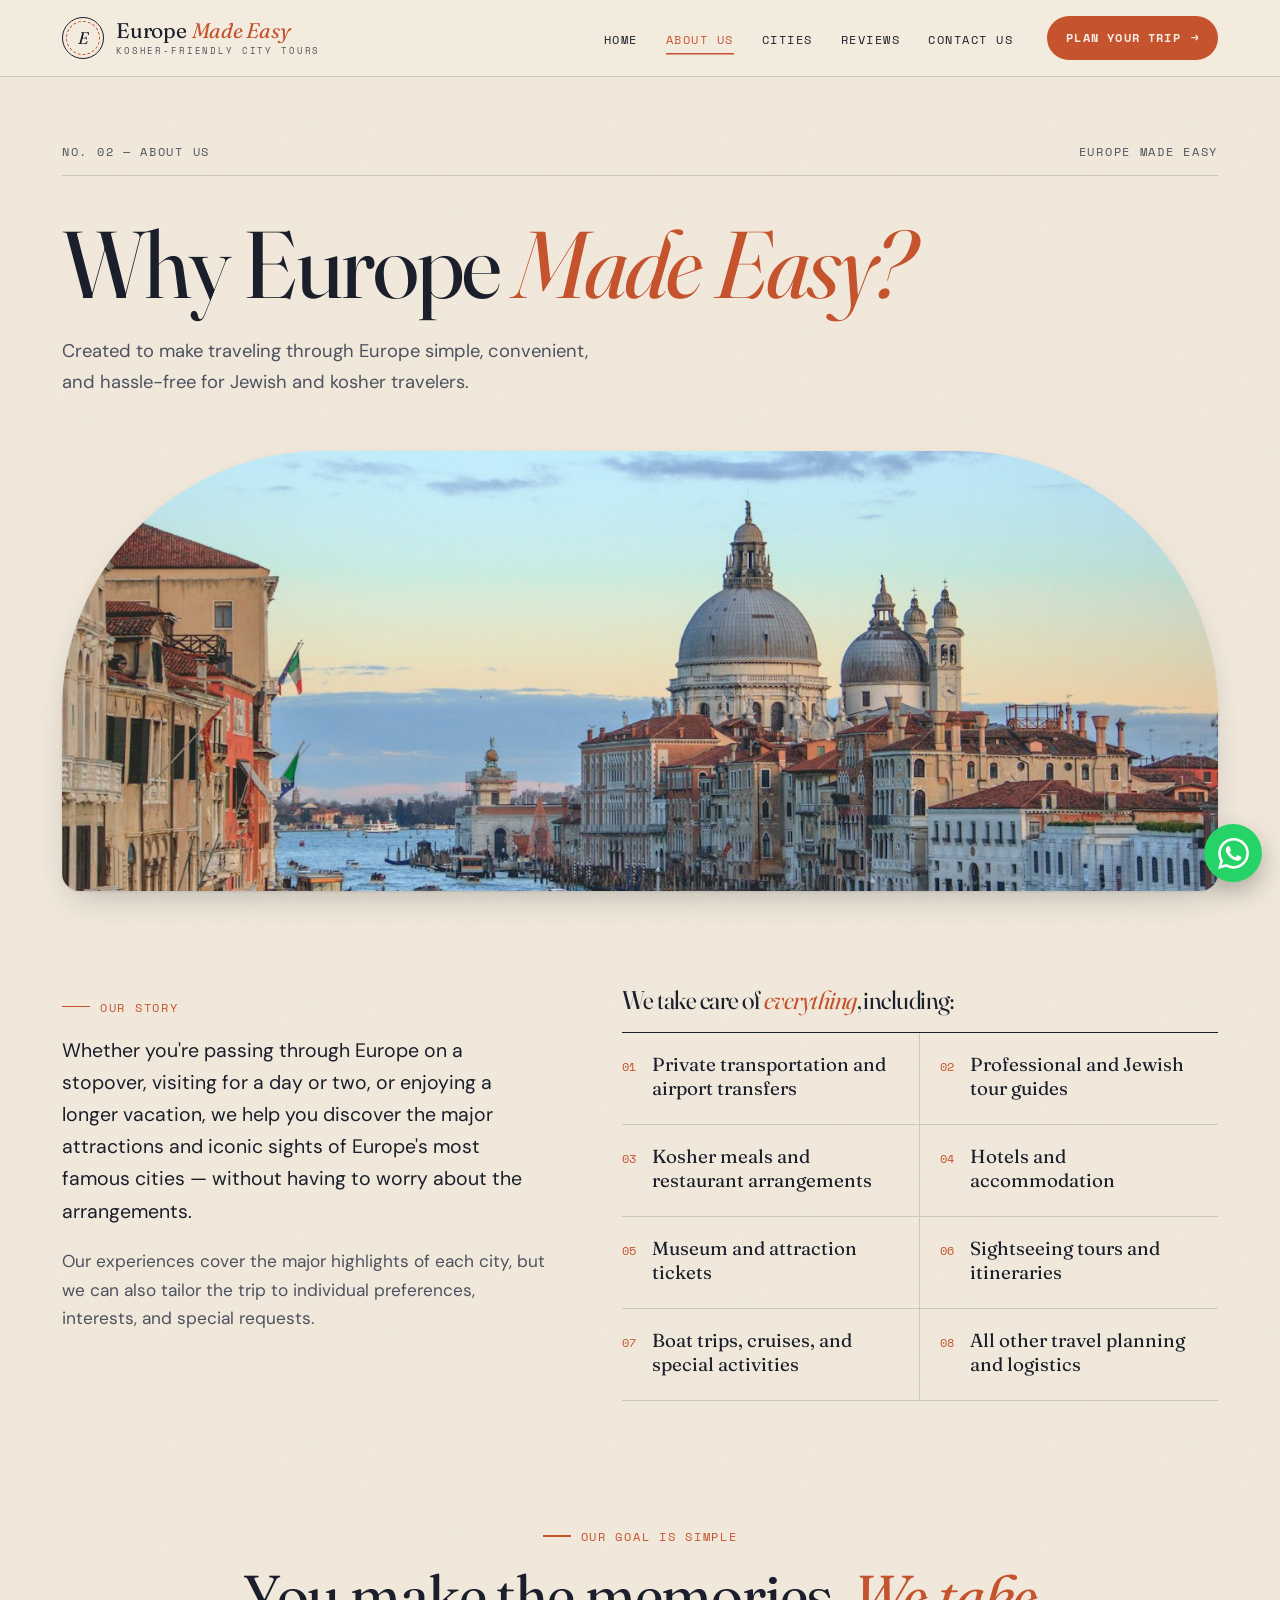
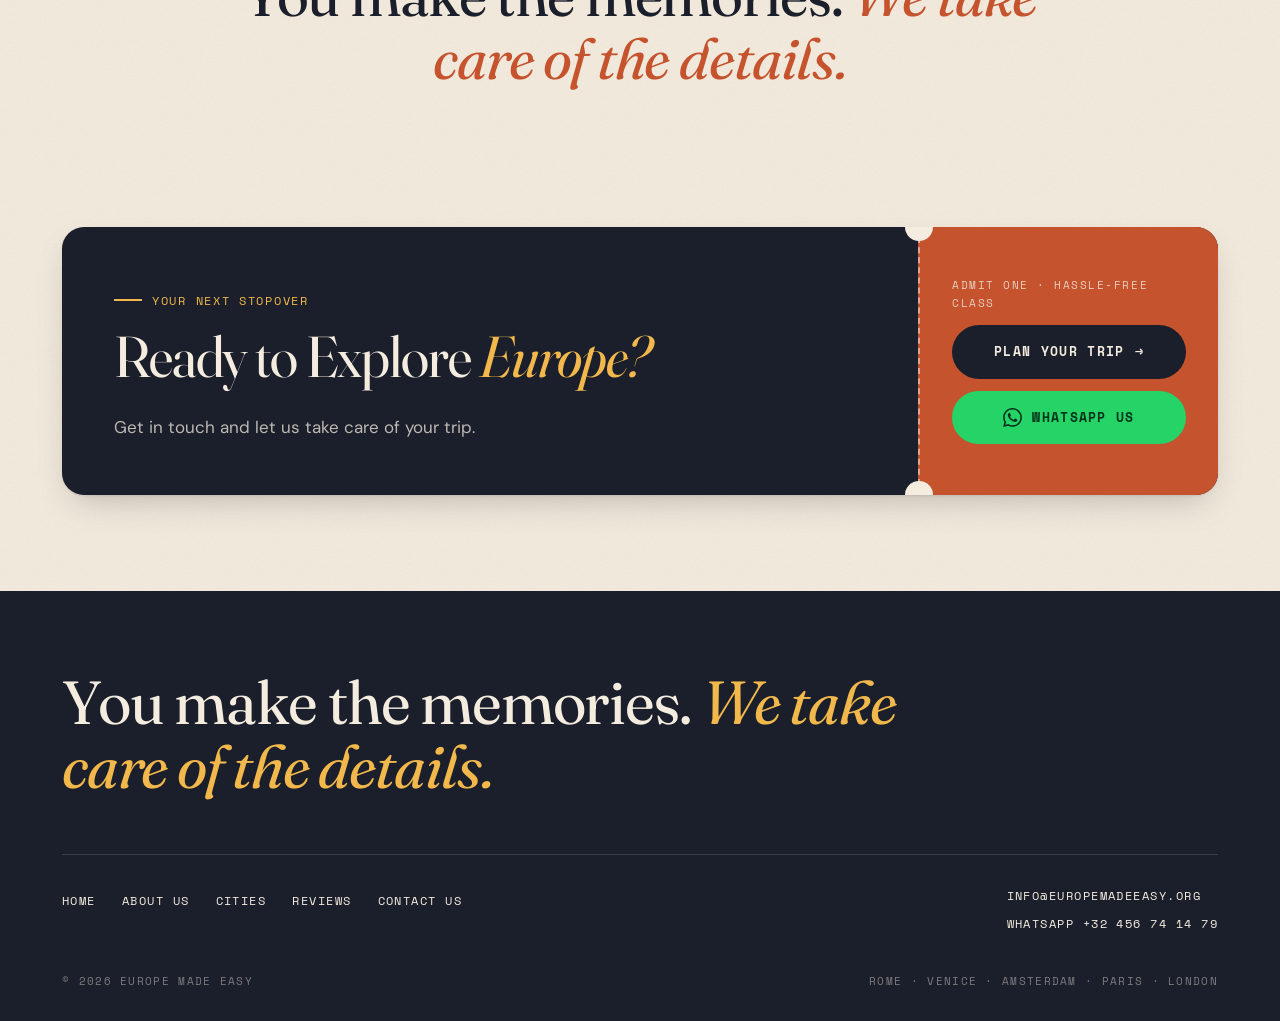
==== about.html @ c869273e "Europe Made Easy website Static five-page site (Home, About Us, Cities, Reviews, Contact Us) with a " ====
<!doctype html>
<html lang="en">
<head>
  <meta charset="utf-8">
  <meta name="viewport" content="width=device-width, initial-scale=1">
  <title>About Us | Europe Made Easy</title>
  <meta name="description" content="Europe Made Easy makes traveling through Europe simple, convenient and hassle-free for Jewish and kosher travelers.">
  <meta property="og:title" content="About Us | Europe Made Easy">
  <meta property="og:description" content="Europe Made Easy makes traveling through Europe simple, convenient and hassle-free for Jewish and kosher travelers.">
  <meta property="og:image" content="images/hero-paris.jpg">
  <meta name="theme-color" content="#f4ecdf">
  <link rel="icon" href="favicon.svg" type="image/svg+xml">
  <link rel="preconnect" href="https://fonts.googleapis.com">
  <link rel="preconnect" href="https://fonts.gstatic.com" crossorigin>
  <link href="https://fonts.googleapis.com/css2?family=DM+Sans:wght@400;500;700&family=Fraunces:ital,opsz,wght@0,9..144,400;0,9..144,600;1,9..144,400;1,9..144,600&family=Space+Mono:wght@400;700&display=swap" rel="stylesheet">
  <link rel="stylesheet" href="css/styles.css">
  <script>document.documentElement.classList.add("js")</script>
</head>
<body>
  <header class="site-header">
    <div class="container nav">
      <a class="logo" href="index.html" aria-label="Europe Made Easy — home"><span class="logo-mark" aria-hidden="true">E</span><span class="logo-text">Europe <em>Made Easy</em><small>Kosher-friendly city tours</small></span></a>
      <button class="nav-toggle" aria-label="Open menu" aria-expanded="false" aria-controls="nav-menu">
        <svg viewBox="0 0 24 24" fill="none" stroke="currentColor" stroke-width="2" stroke-linecap="round" aria-hidden="true"><path d="M4 7h16M4 12h16M4 17h10"/></svg>
      </button>
      <nav class="nav-menu" id="nav-menu" aria-label="Main">
        <ul class="nav-links">
          <li><a href="index.html">Home</a></li>
          <li><a href="about.html" aria-current="page">About Us</a></li>
          <li><a href="cities.html">Cities</a></li>
          <li><a href="reviews.html">Reviews</a></li>
          <li><a href="contact.html">Contact Us</a></li>
        </ul>
        <a class="btn btn--terra nav-cta" href="contact.html">Plan Your Trip <span class="arrow" aria-hidden="true">→</span></a>
      </nav>
    </div>
  </header>

  <main>
    <section class="page-head">
      <div class="container">
        <div class="crumb mono"><span>No. 02 — About Us</span><span>Europe Made Easy</span></div>
        <h1>Why Europe <em>Made Easy?</em></h1>
        <p class="lead">Created to make traveling through Europe simple, convenient, and hassle-free for Jewish and kosher travelers.</p>
      </div>
    </section>
    <div class="container"><div class="page-banner"><img src="images/venice.jpg" alt="The Grand Canal in Venice"></div></div>

    <section class="section">
      <div class="container about-grid">
        <div data-reveal>
          <span class="kicker">Our story</span>
          <p class="lead">Whether you're passing through Europe on a stopover, visiting for a day or two, or enjoying a longer vacation, we help you discover the major attractions and iconic sights of Europe's most famous cities — without having to worry about the arrangements.</p>
          <p class="lead" style="color:var(--ink-soft);font-size:1.08rem">Our experiences cover the major highlights of each city, but we can also tailor the trip to individual preferences, interests, and special requests.</p>
        </div>
        <div data-reveal>
          <h3 style="margin-bottom:18px">We take care of <em>everything</em>, including:</h3>
          <ul class="services">
            <li><span class="num">01</span><span class="txt">Private transportation and airport transfers</span></li>
            <li><span class="num">02</span><span class="txt">Professional and Jewish tour guides</span></li>
            <li><span class="num">03</span><span class="txt">Kosher meals and restaurant arrangements</span></li>
            <li><span class="num">04</span><span class="txt">Hotels and accommodation</span></li>
            <li><span class="num">05</span><span class="txt">Museum and attraction tickets</span></li>
            <li><span class="num">06</span><span class="txt">Sightseeing tours and itineraries</span></li>
            <li><span class="num">07</span><span class="txt">Boat trips, cruises, and special activities</span></li>
            <li><span class="num">08</span><span class="txt">All other travel planning and logistics</span></li>
          </ul>
        </div>
      </div>
    </section>

    <section class="section" style="padding-top:20px">
      <div class="container goal" data-reveal>
        <span class="kicker">Our goal is simple</span>
        <p>You make the memories. <em>We take care of the details.</em></p>
      </div>
    </section>

    <section class="section" style="padding-top:40px">
      <div class="container">
        <div class="ticket" data-reveal>
          <div class="ticket-main">
            <span class="kicker">Your next stopover</span>
            <h2>Ready to Explore <em style="color:var(--amber)">Europe?</em></h2>
            <p>Get in touch and let us take care of your trip.</p>
          </div>
          <div class="ticket-stub">
            <span class="mono">Admit one · Hassle-free class</span>
            <a class="btn btn--ink" href="contact.html">Plan Your Trip <span class="arrow" aria-hidden="true">→</span></a>
            <a class="btn btn--whatsapp" href="https://wa.me/32456741479" target="_blank" rel="noopener"><svg viewBox="0 0 24 24" fill="currentColor" aria-hidden="true"><path d="M17.472 14.382c-.297-.149-1.758-.867-2.03-.967-.273-.099-.471-.148-.67.15-.197.297-.767.966-.94 1.164-.173.199-.347.223-.644.075-.297-.15-1.255-.463-2.39-1.475-.883-.788-1.48-1.761-1.653-2.059-.173-.297-.018-.458.13-.606.134-.133.298-.347.446-.52.149-.174.198-.298.298-.497.099-.198.05-.371-.025-.52-.075-.149-.669-1.612-.916-2.207-.242-.579-.487-.5-.669-.51-.173-.008-.371-.01-.57-.01-.198 0-.52.074-.792.372-.272.297-1.04 1.016-1.04 2.479 0 1.462 1.065 2.875 1.213 3.074.149.198 2.096 3.2 5.077 4.487.709.306 1.262.489 1.694.625.712.227 1.36.195 1.871.118.571-.085 1.758-.719 2.006-1.413.248-.694.248-1.289.173-1.413-.074-.124-.272-.198-.57-.347m-5.421 7.403h-.004a9.87 9.87 0 01-5.031-1.378l-.361-.214-3.741.982.998-3.648-.235-.374a9.86 9.86 0 01-1.51-5.26c.001-5.45 4.436-9.884 9.888-9.884 2.64 0 5.122 1.03 6.988 2.898a9.825 9.825 0 012.893 6.994c-.003 5.45-4.437 9.884-9.885 9.884m8.413-18.297A11.815 11.815 0 0012.05 0C5.495 0 .16 5.335.157 11.892c0 2.096.547 4.142 1.588 5.945L.057 24l6.305-1.654a11.882 11.882 0 005.683 1.448h.005c6.554 0 11.89-5.335 11.893-11.893a11.821 11.821 0 00-3.48-8.413z"/></svg> WhatsApp Us</a>
          </div>
        </div>
      </div>
    </section>
  </main>

  <footer class="site-footer">
    <div class="container">
      <p class="footer-quote">You make the memories. <em>We take care of the details.</em></p>
      <div class="footer-grid">
        <ul class="footer-links">
          <li><a href="index.html">Home</a></li>
          <li><a href="about.html">About Us</a></li>
          <li><a href="cities.html">Cities</a></li>
          <li><a href="reviews.html">Reviews</a></li>
          <li><a href="contact.html">Contact Us</a></li>
        </ul>
        <div class="footer-contact">
          <a href="mailto:info@EuropeMadeEasy.org">info@EuropeMadeEasy.org</a>
          <a href="https://wa.me/32456741479" target="_blank" rel="noopener">WhatsApp +32 456 74 14 79</a>
        </div>
      </div>
      <div class="footer-bottom"><span>© <span data-year></span> Europe Made Easy</span><span>Rome · Venice · Amsterdam · Paris · London</span></div>
    </div>
  </footer>

  <a class="wa-float" href="https://wa.me/32456741479" target="_blank" rel="noopener" aria-label="Chat with us on WhatsApp"><svg viewBox="0 0 24 24" fill="currentColor" aria-hidden="true"><path d="M17.472 14.382c-.297-.149-1.758-.867-2.03-.967-.273-.099-.471-.148-.67.15-.197.297-.767.966-.94 1.164-.173.199-.347.223-.644.075-.297-.15-1.255-.463-2.39-1.475-.883-.788-1.48-1.761-1.653-2.059-.173-.297-.018-.458.13-.606.134-.133.298-.347.446-.52.149-.174.198-.298.298-.497.099-.198.05-.371-.025-.52-.075-.149-.669-1.612-.916-2.207-.242-.579-.487-.5-.669-.51-.173-.008-.371-.01-.57-.01-.198 0-.52.074-.792.372-.272.297-1.04 1.016-1.04 2.479 0 1.462 1.065 2.875 1.213 3.074.149.198 2.096 3.2 5.077 4.487.709.306 1.262.489 1.694.625.712.227 1.36.195 1.871.118.571-.085 1.758-.719 2.006-1.413.248-.694.248-1.289.173-1.413-.074-.124-.272-.198-.57-.347m-5.421 7.403h-.004a9.87 9.87 0 01-5.031-1.378l-.361-.214-3.741.982.998-3.648-.235-.374a9.86 9.86 0 01-1.51-5.26c.001-5.45 4.436-9.884 9.888-9.884 2.64 0 5.122 1.03 6.988 2.898a9.825 9.825 0 012.893 6.994c-.003 5.45-4.437 9.884-9.885 9.884m8.413-18.297A11.815 11.815 0 0012.05 0C5.495 0 .16 5.335.157 11.892c0 2.096.547 4.142 1.588 5.945L.057 24l6.305-1.654a11.882 11.882 0 005.683 1.448h.005c6.554 0 11.89-5.335 11.893-11.893a11.821 11.821 0 00-3.48-8.413z"/></svg></a>
  <script src="js/main.js" defer></script>
</body>
</html>
---- css/styles.css ----
/* Europe Made Easy — "Grand Tour" design: travel journal, departure boards, postcards, boarding passes. */
:root {
  --paper: #f4ecdf;
  --paper-2: #ebdfca;
  --card: #fbf7ef;
  --ink: #1a1f2b;
  --ink-soft: #4d5260;
  --terra: #c4532e;
  --terra-dark: #a3401f;
  --teal: #1f4e4a;
  --amber: #f2b84b;
  --line: rgba(26, 31, 43, 0.16);
  --whatsapp: #25d366;
  --display: "Fraunces", Georgia, "Times New Roman", serif;
  --mono: "Space Mono", ui-monospace, Menlo, monospace;
  --sans: "DM Sans", -apple-system, BlinkMacSystemFont, "Segoe UI", sans-serif;
  --max: 1200px;
  --shadow: 0 1px 2px rgba(26, 31, 43, .08), 0 14px 34px -12px rgba(26, 31, 43, .28);
}

*, *::before, *::after { box-sizing: border-box; }
html { scroll-behavior: smooth; }
body {
  margin: 0;
  font-family: var(--sans);
  font-size: 17px;
  line-height: 1.65;
  color: var(--ink);
  background-color: var(--paper);
  background-image: url("data:image/svg+xml,%3Csvg xmlns='http://www.w3.org/2000/svg' width='220' height='220'%3E%3Cfilter id='n'%3E%3CfeTurbulence type='fractalNoise' baseFrequency='.85' numOctaves='3' stitchTiles='stitch'/%3E%3CfeColorMatrix values='0 0 0 0 0.35 0 0 0 0 0.27 0 0 0 0 0.18 0 0 0 .09 0'/%3E%3C/filter%3E%3Crect width='100%25' height='100%25' filter='url(%23n)'/%3E%3C/svg%3E");
  -webkit-font-smoothing: antialiased;
  overflow-x: hidden;
}
img { max-width: 100%; display: block; }
a { color: inherit; }
h1, h2, h3 {
  font-family: var(--display);
  font-weight: 400;
  font-variation-settings: "opsz" 144;
  line-height: 1.02;
  letter-spacing: -0.02em;
  margin: 0 0 .45em;
}
h1 { font-size: clamp(2.9rem, 7.4vw, 6.4rem); }
h2 { font-size: clamp(2.1rem, 4.6vw, 3.6rem); }
h3 { font-size: 1.6rem; }
h1 em, h2 em, h3 em { font-style: italic; color: var(--terra); }
p { margin: 0 0 1em; }
::selection { background: var(--terra); color: var(--paper); }

.container { width: 100%; max-width: var(--max); margin: 0 auto; padding: 0 22px; }
.section { padding: 96px 0; }
.mono, .kicker {
  font-family: var(--mono);
  font-size: .76rem;
  letter-spacing: .14em;
  text-transform: uppercase;
}
.kicker { display: inline-flex; align-items: center; gap: 10px; color: var(--terra); margin-bottom: 18px; }
.kicker::before { content: ""; width: 28px; height: 1.5px; background: currentColor; }
.lead { font-size: 1.15rem; color: var(--ink-soft); max-width: 560px; }

/* Buttons */
.btn {
  display: inline-flex; align-items: center; justify-content: center; gap: 10px;
  padding: 15px 26px;
  border-radius: 999px;
  font-family: var(--mono); font-weight: 700; font-size: .82rem; letter-spacing: .1em; text-transform: uppercase;
  text-decoration: none;
  border: 1.5px solid transparent;
  cursor: pointer;
  transition: background .25s, color .25s, border-color .25s, transform .25s;
}
.btn:hover { transform: translateY(-2px); }
.btn .arrow { transition: transform .25s; }
.btn:hover .arrow { transform: translateX(4px); }
.btn--terra { background: var(--terra); color: var(--paper); }
.btn--terra:hover { background: var(--terra-dark); }
.btn--ink { background: var(--ink); color: var(--paper); }
.btn--ink:hover { background: var(--teal); }
.btn--line { border-color: var(--ink); color: var(--ink); }
.btn--line:hover { background: var(--ink); color: var(--paper); }
.btn--line-light { border-color: rgba(244, 236, 223, .5); color: var(--paper); }
.btn--line-light:hover { background: var(--paper); color: var(--ink); }
.btn--whatsapp { background: var(--whatsapp); color: #06331a; }
.btn--whatsapp:hover { background: #1ebe5a; }
.btn svg { width: 19px; height: 19px; flex: none; }

/* Header */
.site-header {
  position: sticky; top: 0; z-index: 50;
  background: rgba(244, 236, 223, .92);
  backdrop-filter: blur(10px);
  border-bottom: 1px solid var(--line);
}
.nav { display: flex; align-items: center; justify-content: space-between; height: 76px; }
.logo { display: inline-flex; align-items: center; gap: 12px; text-decoration: none; color: var(--ink); }
.logo-mark {
  width: 42px; height: 42px; border-radius: 50%; flex: none;
  border: 1.5px solid var(--ink); display: grid; place-items: center;
  font-family: var(--display); font-style: italic; font-size: 1.05rem; line-height: 1;
  position: relative;
}
.logo-mark::after { content: ""; position: absolute; inset: 3px; border-radius: 50%; border: 1px dashed var(--terra); }
.logo-text { font-family: var(--display); font-size: 1.32rem; line-height: 1; letter-spacing: -.01em; }
.logo-text em { color: var(--terra); }
.logo-text small { display: block; font-family: var(--mono); font-size: .58rem; letter-spacing: .2em; text-transform: uppercase; color: var(--ink-soft); margin-top: 5px; }
.nav-links { display: flex; align-items: center; gap: 28px; list-style: none; margin: 0; padding: 0; }
.nav-links a {
  text-decoration: none; font-family: var(--mono); font-size: .78rem; letter-spacing: .12em; text-transform: uppercase;
  padding: 6px 0; background: linear-gradient(var(--terra), var(--terra)) left bottom / 0 1.5px no-repeat;
  transition: background-size .3s, color .3s;
}
.nav-links a:hover, .nav-links a[aria-current="page"] { color: var(--terra); background-size: 100% 1.5px; }
.nav-cta { padding: 11px 18px; font-size: .74rem; }
.nav-toggle { display: none; background: none; border: 0; padding: 8px; cursor: pointer; color: var(--ink); }
.nav-toggle svg { width: 28px; height: 28px; }

@media (max-width: 920px) {
  .nav-toggle { display: block; }
  .nav-menu {
    position: absolute; top: 76px; left: 0; right: 0;
    background: var(--paper); border-bottom: 1px solid var(--line); box-shadow: var(--shadow);
    display: none; padding: 8px 22px 26px;
  }
  .nav-menu.is-open { display: block; }
  .nav-links { flex-direction: column; align-items: stretch; gap: 0; }
  .nav-links a { display: block; padding: 16px 0; border-bottom: 1px dashed var(--line); background: none; font-size: .9rem; }
  .nav-menu .nav-cta { margin-top: 20px; width: 100%; }
}
@media (min-width: 921px) { .nav-menu { display: flex; align-items: center; gap: 34px; } }

/* Home hero */
.hero { padding: 64px 0 40px; }
.hero-grid { display: grid; grid-template-columns: 1.2fr .8fr; gap: 64px; align-items: center; }
.hero h1 { margin-bottom: .35em; }
.hero h1 .line { display: block; }
.hero-actions { display: flex; flex-wrap: wrap; gap: 12px; margin-top: 32px; }
.hero-figure { position: relative; margin: 0; }
.arch { border-radius: 999px 999px 18px 18px; overflow: hidden; }
.hero-figure .arch { aspect-ratio: 4 / 5.2; box-shadow: var(--shadow); }
.hero-figure .arch img { width: 100%; height: 100%; object-fit: cover; }
.hero-figure figcaption { margin-top: 14px; color: var(--ink-soft); }
.badge {
  position: absolute; left: -46px; bottom: 54px; width: 136px; height: 136px;
  border-radius: 50%; background: var(--terra); color: var(--paper);
  display: grid; place-items: center; box-shadow: var(--shadow);
}
.badge svg.ring { position: absolute; inset: 0; width: 100%; height: 100%; animation: spin 22s linear infinite; }
.badge svg.ring text { font-family: var(--mono); font-size: 9.5px; fill: currentColor; letter-spacing: 1px; }
.badge .plane { width: 34px; height: 34px; }
@keyframes spin { to { transform: rotate(360deg); } }
@media (max-width: 900px) {
  .hero { padding-top: 40px; }
  .hero-grid { grid-template-columns: 1fr; gap: 40px; }
  .hero-figure { max-width: 440px; margin: 0 auto; width: 100%; }
  .badge { left: -8px; width: 112px; height: 112px; }
}

/* Departure board */
.board {
  background: #11151d; color: var(--amber); border-radius: 18px; padding: 26px 28px 18px;
  font-family: var(--mono); box-shadow: var(--shadow); position: relative; overflow: hidden;
}
.board::before {
  content: ""; position: absolute; inset: 0; pointer-events: none;
  background: repeating-linear-gradient(to bottom, transparent 0 3px, rgba(255, 255, 255, .025) 3px 4px);
}
.board-head { display: flex; justify-content: space-between; gap: 16px; flex-wrap: wrap; color: rgba(244, 236, 223, .55); font-size: .72rem; letter-spacing: .18em; text-transform: uppercase; padding-bottom: 14px; border-bottom: 1px solid rgba(244, 236, 223, .12); }
.board-head strong { color: var(--paper); font-weight: 700; }
.board-row {
  display: grid; grid-template-columns: 1.1fr .5fr 2.2fr auto; gap: 18px; align-items: center;
  padding: 14px 0; border-bottom: 1px solid rgba(244, 236, 223, .08); text-decoration: none; color: inherit;
  transition: background .2s;
}
.board-row:last-child { border-bottom: 0; }
.board-row:hover { background: rgba(242, 184, 75, .06); }
.board-row .city-name { font-size: 1.2rem; font-weight: 700; letter-spacing: .12em; text-transform: uppercase; color: var(--paper); }
.board-row .code { color: var(--amber); letter-spacing: .14em; }
.board-row .hl { color: rgba(244, 236, 223, .62); font-size: .84rem; }
.board-row .status { color: #7ee3a1; font-size: .74rem; letter-spacing: .16em; display: inline-flex; align-items: center; gap: 8px; }
.board-row .status::before { content: ""; width: 8px; height: 8px; border-radius: 50%; background: currentColor; animation: blink 1.6s infinite; }
@keyframes blink { 50% { opacity: .25; } }
@media (max-width: 720px) {
  .board { padding: 20px 18px 10px; }
  .board-row { grid-template-columns: 1fr auto auto; gap: 12px; }
  .board-row .hl, .board-head span:last-child { display: none; }
  .board-row .city-name { font-size: 1rem; }
}

/* To-do list manifesto */
.manifesto { display: grid; grid-template-columns: 1fr 1fr; gap: 72px; align-items: start; }
.manifesto h2 { margin-bottom: .4em; }
.tagline { font-family: var(--display); font-size: clamp(1.6rem, 3vw, 2.2rem); line-height: 1.15; margin-top: 26px; }
.tagline em { color: var(--terra); }
.todo {
  background: var(--card); padding: 34px 34px 28px; border-radius: 6px; box-shadow: var(--shadow);
  transform: rotate(1.2deg); position: relative;
  background-image: repeating-linear-gradient(to bottom, transparent 0 43px, rgba(31, 78, 74, .14) 43px 44px);
  background-position: 0 70px;
}
.todo::before { content: ""; position: absolute; top: -12px; left: 50%; width: 110px; height: 26px; transform: translateX(-50%) rotate(-3deg); background: rgba(196, 83, 46, .28); }
.todo h3 { font-family: var(--mono); font-size: .78rem; letter-spacing: .18em; text-transform: uppercase; color: var(--ink-soft); margin: 0 0 14px; }
.todo ul { list-style: none; padding: 0; margin: 0; }
.todo li { font-family: var(--display); font-size: 1.32rem; line-height: 44px; display: flex; gap: 14px; align-items: center; }
.todo li .box { width: 18px; height: 18px; border: 1.5px solid var(--ink); border-radius: 3px; flex: none; position: relative; }
.todo li .box::after { content: "✓"; position: absolute; left: 1px; top: -15px; font-size: 1.4rem; color: var(--terra); opacity: 0; transition: opacity .3s; transition-delay: inherit; }
.todo li .txt { position: relative; }
.todo li .txt::after { content: ""; position: absolute; left: -4px; top: 52%; height: 2px; width: 0; background: var(--terra); transition: width .5s ease; transition-delay: inherit; }
.todo.is-visible li .txt::after { width: calc(100% + 8px); }
.todo.is-visible li .box::after { opacity: 1; }
.todo .done { font-family: var(--mono); font-size: .8rem; letter-spacing: .14em; text-transform: uppercase; color: var(--teal); margin: 18px 0 0; }
html:not(.js) .todo li .txt::after { width: calc(100% + 8px); }
@media (max-width: 900px) { .manifesto { grid-template-columns: 1fr; gap: 50px; } .todo { padding: 28px 22px 22px; } .todo li { font-size: 1.15rem; } }

/* Postcards route */
.route-head { display: flex; justify-content: space-between; align-items: end; gap: 24px; flex-wrap: wrap; margin-bottom: 48px; }
.route-head h2 { margin: 0; }
.postcards { display: grid; grid-template-columns: repeat(5, 1fr); gap: 22px; position: relative; padding-top: 10px; }
.postcards::before {
  content: ""; position: absolute; left: 4%; right: 4%; top: 44%; border-top: 2px dashed rgba(196, 83, 46, .45); z-index: 0;
}
.postcard {
  position: relative; z-index: 1; background: var(--card); padding: 10px 10px 18px; box-shadow: var(--shadow);
  text-decoration: none; color: var(--ink); transform: rotate(-2deg); transition: transform .35s ease;
}
.postcard:nth-child(even) { transform: rotate(1.8deg) translateY(22px); }
.postcard:hover { transform: rotate(0) translateY(-6px); }
.postcard .pic { aspect-ratio: 3 / 4; overflow: hidden; }
.postcard .pic img { width: 100%; height: 100%; object-fit: cover; transition: transform .6s ease; }
.postcard:hover .pic img { transform: scale(1.06); }
.postcard .stamp {
  position: absolute; top: 18px; right: 18px; background: var(--card); color: var(--terra);
  font-family: var(--mono); font-size: .66rem; letter-spacing: .1em; text-align: center; line-height: 1.25;
  padding: 7px 8px; outline: 1.5px dashed var(--terra); outline-offset: -4px; min-width: 52px;
}
.postcard .stamp b { display: block; font-size: 1rem; }
.postcard h3 { font-style: italic; font-size: 1.7rem; margin: 14px 4px 2px; }
.postcard .mono { color: var(--ink-soft); margin: 0 4px; font-size: .68rem; }
@media (max-width: 1000px) {
  .postcards { display: flex; overflow-x: auto; scroll-snap-type: x mandatory; padding: 18px 22px 40px; margin: 0 -22px; gap: 18px; scrollbar-width: none; }
  .postcards::-webkit-scrollbar { display: none; }
  .postcards::before { display: none; }
  .postcard { flex: 0 0 64%; max-width: 280px; scroll-snap-align: center; }
  .postcard:nth-child(even) { transform: rotate(1.5deg); }
}

/* Ticket CTA */
.ticket {
  display: grid; grid-template-columns: 1fr 300px; background: var(--ink); color: var(--paper);
  border-radius: 22px; position: relative; overflow: hidden; box-shadow: var(--shadow);
}
.ticket-main { padding: 54px 52px; }
.ticket-main h2 { color: var(--paper); }
.ticket-main p { color: rgba(244, 236, 223, .75); max-width: 460px; margin: 0; }
.ticket-main .kicker { color: var(--amber); }
.ticket-stub {
  background: var(--terra); padding: 40px 32px; display: flex; flex-direction: column; justify-content: center; gap: 12px;
  border-left: 2px dashed rgba(244, 236, 223, .55); position: relative;
}
.ticket-stub::before, .ticket-stub::after {
  content: ""; position: absolute; left: -15px; width: 28px; height: 28px; border-radius: 50%; background: var(--paper);
}
.ticket-stub::before { top: -14px; }
.ticket-stub::after { bottom: -14px; }
.ticket-stub .mono { color: rgba(244, 236, 223, .8); font-size: .68rem; }
.ticket-stub .btn { width: 100%; }
.ticket-stub .btn--ink:hover { background: #000; }
@media (max-width: 820px) {
  .ticket { grid-template-columns: 1fr; }
  .ticket-main { padding: 40px 26px; }
  .ticket-stub { border-left: 0; border-top: 2px dashed rgba(244, 236, 223, .55); padding: 30px 26px; }
  .ticket-stub::before { top: -15px; left: -14px; }
  .ticket-stub::after { top: -15px; bottom: auto; left: auto; right: -14px; }
}

/* Inner page header */
.page-head { padding: 64px 0 36px; }
.page-head .crumb { display: flex; justify-content: space-between; gap: 20px; flex-wrap: wrap; color: var(--ink-soft); border-bottom: 1px solid var(--line); padding-bottom: 14px; margin-bottom: 40px; }
.page-head h1 { max-width: 900px; margin-bottom: .25em; }
.page-banner { height: clamp(240px, 38vw, 440px); border-radius: 260px 260px 18px 18px; overflow: hidden; box-shadow: var(--shadow); }
.page-banner img { width: 100%; height: 100%; object-fit: cover; }
@media (max-width: 700px) { .page-banner { border-radius: 140px 140px 14px 14px; } .page-head { padding-top: 40px; } }

/* About */
.about-grid { display: grid; grid-template-columns: .9fr 1.1fr; gap: 72px; align-items: start; }
.about-grid .lead { color: var(--ink); font-size: 1.22rem; max-width: none; }
.services { list-style: none; padding: 0; margin: 0; display: grid; grid-template-columns: 1fr 1fr; border-top: 1px solid var(--ink); }
.services li { padding: 20px 18px 22px 0; border-bottom: 1px solid var(--line); display: flex; gap: 16px; align-items: baseline; }
.services li:nth-child(odd) { border-right: 1px solid var(--line); }
.services li:nth-child(even) { padding-left: 20px; }
.services .num { font-family: var(--mono); font-size: .75rem; color: var(--terra); flex: none; }
.services .txt { font-family: var(--display); font-size: 1.18rem; line-height: 1.3; }
.goal { text-align: center; max-width: 900px; margin: 0 auto; }
.goal p { font-family: var(--display); font-size: clamp(2rem, 4.6vw, 3.6rem); line-height: 1.1; letter-spacing: -.02em; margin: 0; }
.goal p em { color: var(--terra); }
@media (max-width: 900px) {
  .about-grid { grid-template-columns: 1fr; gap: 40px; }
  .services { grid-template-columns: 1fr; }
  .services li:nth-child(odd) { border-right: 0; }
  .services li:nth-child(even) { padding-left: 0; }
}

/* Cities page */
.city-jump { display: flex; flex-wrap: wrap; gap: 10px; margin-top: 28px; }
.city-jump a {
  font-family: var(--mono); font-size: .76rem; letter-spacing: .1em; text-transform: uppercase; text-decoration: none;
  border: 1.5px solid var(--ink); border-radius: 999px; padding: 8px 16px; transition: background .2s, color .2s;
}
.city-jump a span { color: var(--terra); margin-right: 6px; }
.city-jump a:hover { background: var(--ink); color: var(--paper); }
.city-jump a:hover span { color: var(--amber); }
.city { display: grid; grid-template-columns: 1fr 1fr; gap: 80px; align-items: center; padding: 90px 0; border-top: 1px solid var(--line); scroll-margin-top: 80px; }
.city:nth-of-type(even) .city-media { order: 2; }
.city-media { position: relative; padding-bottom: 40px; }
.city-media .arch { aspect-ratio: 4 / 4.8; box-shadow: var(--shadow); max-width: 460px; }
.city-media .arch img { width: 100%; height: 100%; object-fit: cover; }
.city-media .circle {
  position: absolute; right: 0; bottom: 0; width: 46%; aspect-ratio: 1; border-radius: 50%; overflow: hidden;
  border: 8px solid var(--paper); box-shadow: var(--shadow);
}
.city-media .circle img { width: 100%; height: 100%; object-fit: cover; }
.city-num {
  font-family: var(--display); font-size: clamp(4rem, 8vw, 6.5rem); line-height: .8; color: transparent;
  -webkit-text-stroke: 1.2px var(--terra); display: block; margin-bottom: 14px;
}
.city .meta { color: var(--ink-soft); }
.city h2 { margin: 6px 0 .35em; }
.city p.desc { color: var(--ink-soft); font-size: 1.08rem; }
.itinerary { list-style: none; margin: 26px 0 34px; padding: 0 0 0 4px; position: relative; }
.itinerary::before { content: ""; position: absolute; left: 9px; top: 12px; bottom: 12px; border-left: 2px dashed rgba(196, 83, 46, .55); }
.itinerary li { position: relative; padding: 7px 0 7px 34px; font-family: var(--display); font-size: 1.16rem; }
.itinerary li::before {
  content: ""; position: absolute; left: 0; top: 50%; width: 12px; height: 12px; margin-top: -8px;
  border-radius: 50%; background: var(--paper); border: 2.5px solid var(--terra);
}
.itinerary li:first-child::before, .itinerary li:last-child::before { background: var(--terra); }
.note-band { text-align: center; padding: 70px 0; border-top: 1px solid var(--line); }
.note-band p { font-family: var(--display); font-style: italic; font-size: clamp(1.35rem, 2.6vw, 1.8rem); line-height: 1.35; max-width: 820px; margin: 0 auto; }
@media (max-width: 900px) {
  .city { grid-template-columns: 1fr; gap: 40px; padding: 64px 0; }
  .city:nth-of-type(even) .city-media { order: 0; }
  .city-media { max-width: 440px; }
}

/* Reviews — postcards */
.review-wall { display: grid; grid-template-columns: repeat(auto-fill, minmax(300px, 1fr)); gap: 34px; }
.review {
  background: var(--card); padding: 30px 28px 26px; box-shadow: var(--shadow); position: relative; transform: rotate(-1deg);
}
.review:nth-child(even) { transform: rotate(1.2deg); }
.review .stamp {
  float: right; margin: -6px -4px 10px 16px; padding: 8px 10px; color: var(--terra);
  outline: 1.5px dashed var(--terra); outline-offset: -4px; font-size: .85rem; letter-spacing: 1px;
}
.review blockquote { font-family: var(--display); font-style: italic; font-size: 1.2rem; line-height: 1.45; margin: 0 0 18px; }
.review cite { font-style: normal; font-family: var(--mono); font-size: .74rem; letter-spacing: .1em; text-transform: uppercase; color: var(--ink-soft); }
.review cite b { color: var(--ink); }
.blank-card {
  max-width: 640px; margin: 0 auto; background: var(--card); box-shadow: var(--shadow); transform: rotate(-1deg);
  display: grid; grid-template-columns: 1.3fr 1fr; min-height: 260px;
}
.blank-card .left { padding: 34px 30px; border-right: 1.5px solid var(--line); }
.blank-card .left p { font-family: var(--display); font-style: italic; font-size: 1.5rem; line-height: 1.3; margin: 0; }
.blank-card .right { padding: 30px 24px; display: flex; flex-direction: column; justify-content: space-between; }
.blank-card .right .stamp-box { align-self: flex-end; width: 64px; height: 76px; outline: 1.5px dashed var(--terra); outline-offset: -4px; display: grid; place-items: center; color: var(--terra); font-family: var(--mono); font-size: .62rem; text-align: center; }
.blank-card .right .lines span { display: block; border-bottom: 1px solid var(--line); height: 32px; }
@media (max-width: 600px) { .blank-card { grid-template-columns: 1fr; } .blank-card .left { border-right: 0; border-bottom: 1.5px solid var(--line); } }

/* Forms (shared) */
.field label, .field .label {
  display: block; font-family: var(--mono); font-size: .68rem; letter-spacing: .16em; text-transform: uppercase; color: var(--ink-soft); margin-bottom: 4px;
}
.field input, .field select, .field textarea {
  width: 100%; border: 0; border-bottom: 1.5px solid rgba(26, 31, 43, .35); background: transparent;
  padding: 10px 2px 9px; font-family: var(--display); font-size: 1.2rem; color: var(--ink); border-radius: 0;
  transition: border-color .2s;
}
.field select { appearance: none; background: url("data:image/svg+xml,%3Csvg xmlns='http://www.w3.org/2000/svg' width='12' height='8'%3E%3Cpath d='M1 1l5 5 5-5' fill='none' stroke='%231a1f2b' stroke-width='1.6'/%3E%3C/svg%3E") right 4px center no-repeat; padding-right: 22px; }
.field input:focus, .field select:focus, .field textarea:focus { outline: none; border-bottom-color: var(--terra); }
.field textarea { resize: vertical; min-height: 120px; font-size: 1.12rem; line-height: 1.5; }
.hp { position: absolute; left: -9999px; }
.form-status { margin-top: 16px; padding: 14px 16px; border-radius: 10px; display: none; font-size: .95rem; }
.form-status.ok { display: block; background: rgba(31, 78, 74, .12); color: var(--teal); }
.form-status.err { display: block; background: rgba(196, 83, 46, .12); color: var(--terra-dark); }
.form-status a { color: inherit; font-weight: 700; }

/* Review form — postcard */
.postcard-form { background: var(--card); box-shadow: var(--shadow); display: grid; grid-template-columns: 1.25fr 1fr; }
.postcard-form .msg { padding: 36px 34px; border-right: 1.5px solid var(--line); display: flex; flex-direction: column; }
.postcard-form .msg .greeting { font-family: var(--display); font-style: italic; font-size: 1.6rem; margin-bottom: 10px; }
.postcard-form .msg textarea {
  flex: 1; min-height: 220px; border: 0; padding: 0; line-height: 34px; font-style: italic;
  background: repeating-linear-gradient(to bottom, transparent 0 33px, var(--line) 33px 34px);
}
.postcard-form .addr { padding: 30px 30px 34px; display: flex; flex-direction: column; gap: 20px; }
.star-input { display: flex; flex-direction: row-reverse; justify-content: flex-end; gap: 2px; }
.star-input input { position: absolute; opacity: 0; width: 0; height: 0; }
.star-input label { font-size: 2rem; color: rgba(26, 31, 43, .22); cursor: pointer; margin: 0; line-height: 1; letter-spacing: 0; font-family: var(--sans); text-transform: none; }
.star-input input:checked ~ label, .star-input label:hover, .star-input label:hover ~ label { color: var(--terra); }
.star-input input:focus-visible + label { outline: 2px solid var(--terra); border-radius: 4px; }
.postcard-form .rating-stamp { align-self: flex-end; outline: 1.5px dashed var(--terra); outline-offset: -5px; padding: 14px 16px 12px; }
.postcard-form .rating-stamp .label { color: var(--terra); }
@media (max-width: 760px) {
  .postcard-form { grid-template-columns: 1fr; }
  .postcard-form .msg { border-right: 0; border-bottom: 1.5px solid var(--line); padding: 28px 22px; }
  .postcard-form .addr { padding: 26px 22px 30px; }
  .postcard-form .rating-stamp { align-self: stretch; }
}

/* Contact — boarding pass */
.contact-grid { display: grid; grid-template-columns: .8fr 1.2fr; gap: 64px; align-items: start; }
.contact-direct h2 { margin-bottom: .3em; }
.direct-line { display: flex; gap: 16px; align-items: center; padding: 22px 0; border-bottom: 1px solid var(--line); text-decoration: none; }
.direct-line:first-of-type { border-top: 1px solid var(--ink); margin-top: 28px; }
.direct-line .ic { width: 50px; height: 50px; border-radius: 50%; display: grid; place-items: center; flex: none; }
.direct-line .ic svg { width: 22px; height: 22px; }
.direct-line .ic.wa { background: var(--whatsapp); color: #06331a; }
.direct-line .ic.em { background: var(--ink); color: var(--paper); }
.direct-line .mono { display: block; color: var(--ink-soft); font-size: .68rem; }
.direct-line strong { font-family: var(--display); font-weight: 400; font-size: 1.35rem; word-break: break-word; }
.direct-line:hover strong { color: var(--terra); }
.contact-direct .btn { margin-top: 26px; }
.pass { background: var(--card); border-radius: 20px; box-shadow: var(--shadow); overflow: hidden; }
.pass-top { background: var(--ink); color: var(--paper); padding: 18px 30px; display: flex; justify-content: space-between; align-items: center; gap: 14px; flex-wrap: wrap; }
.pass-top .mono { font-size: .72rem; }
.pass-top .route { font-family: var(--display); font-size: 1.3rem; display: flex; align-items: center; gap: 10px; }
.pass-top .route svg { width: 20px; height: 20px; color: var(--amber); }
.pass-body { padding: 30px 30px 26px; display: grid; grid-template-columns: 1fr 1fr; gap: 24px 28px; }
.pass-body .full { grid-column: 1 / -1; }
.pass-stub {
  border-top: 2px dashed var(--line); padding: 26px 30px 30px; position: relative;
  display: flex; align-items: center; justify-content: space-between; gap: 18px; flex-wrap: wrap;
}
.pass-stub::before, .pass-stub::after { content: ""; position: absolute; top: -15px; width: 28px; height: 28px; border-radius: 50%; background: var(--paper); }
.pass-stub::before { left: -14px; }
.pass-stub::after { right: -14px; }
.pass-stub .barcode { height: 44px; width: 150px; background: repeating-linear-gradient(90deg, var(--ink) 0 2px, transparent 2px 4px, var(--ink) 4px 5px, transparent 5px 8px, var(--ink) 8px 11px, transparent 11px 12px); opacity: .85; }
.pass-stub .status-wrap { flex-basis: 100%; }
@media (max-width: 900px) { .contact-grid { grid-template-columns: 1fr; gap: 48px; } }
@media (max-width: 560px) {
  .pass-body { grid-template-columns: 1fr; padding: 24px 20px; }
  .pass-top, .pass-stub { padding-left: 20px; padding-right: 20px; }
  .pass-stub .barcode { display: none; }
  .pass-stub .btn { width: 100%; }
}

/* Footer */
.site-footer { background: var(--ink); color: rgba(244, 236, 223, .75); padding: 80px 0 30px; margin-top: 0; }
.footer-quote { font-family: var(--display); font-size: clamp(2rem, 5vw, 3.8rem); line-height: 1.05; letter-spacing: -.02em; color: var(--paper); margin: 0 0 56px; max-width: 900px; }
.footer-quote em { color: var(--amber); }
.footer-grid { display: flex; flex-wrap: wrap; justify-content: space-between; gap: 30px; border-top: 1px solid rgba(244, 236, 223, .15); padding-top: 30px; }
.site-footer a { text-decoration: none; color: var(--paper); }
.site-footer a:hover { color: var(--amber); }
.footer-links { list-style: none; padding: 0; margin: 0; display: flex; flex-wrap: wrap; gap: 10px 26px; }
.footer-links a, .footer-contact a { font-family: var(--mono); font-size: .76rem; letter-spacing: .12em; text-transform: uppercase; }
.footer-contact { display: grid; gap: 8px; }
.footer-bottom { margin-top: 40px; font-family: var(--mono); font-size: .68rem; letter-spacing: .12em; text-transform: uppercase; color: rgba(244, 236, 223, .45); display: flex; justify-content: space-between; gap: 12px; flex-wrap: wrap; }

/* Floating WhatsApp */
.wa-float {
  position: fixed; right: 18px; bottom: 18px; z-index: 60;
  width: 58px; height: 58px; border-radius: 50%;
  background: var(--whatsapp); color: #fff;
  display: grid; place-items: center;
  box-shadow: 0 10px 26px rgba(0, 0, 0, .28);
  transition: transform .2s;
}
.wa-float:hover { transform: scale(1.08) rotate(-6deg); }
.wa-float svg { width: 31px; height: 31px; }

/* Scroll reveal (only when JS is running) */
.js [data-reveal] { opacity: 0; transform: translateY(26px); transition: opacity .8s ease, transform .8s ease; }
.js [data-reveal].is-visible { opacity: 1; transform: none; }
.js .postcard[data-reveal].is-visible { transform: rotate(-2deg); }
.js .postcard[data-reveal].is-visible:nth-child(even) { transform: rotate(1.8deg) translateY(22px); }
.js .postcard[data-reveal].is-visible:hover { transform: rotate(0) translateY(-6px); }
@media (max-width: 1000px) { .js .postcard[data-reveal].is-visible:nth-child(even) { transform: rotate(1.5deg); } }

@media (prefers-reduced-motion: reduce) {
  *, *::before, *::after { animation: none !important; transition: none !important; scroll-behavior: auto !important; }
  .js [data-reveal] { opacity: 1; transform: none; }
}
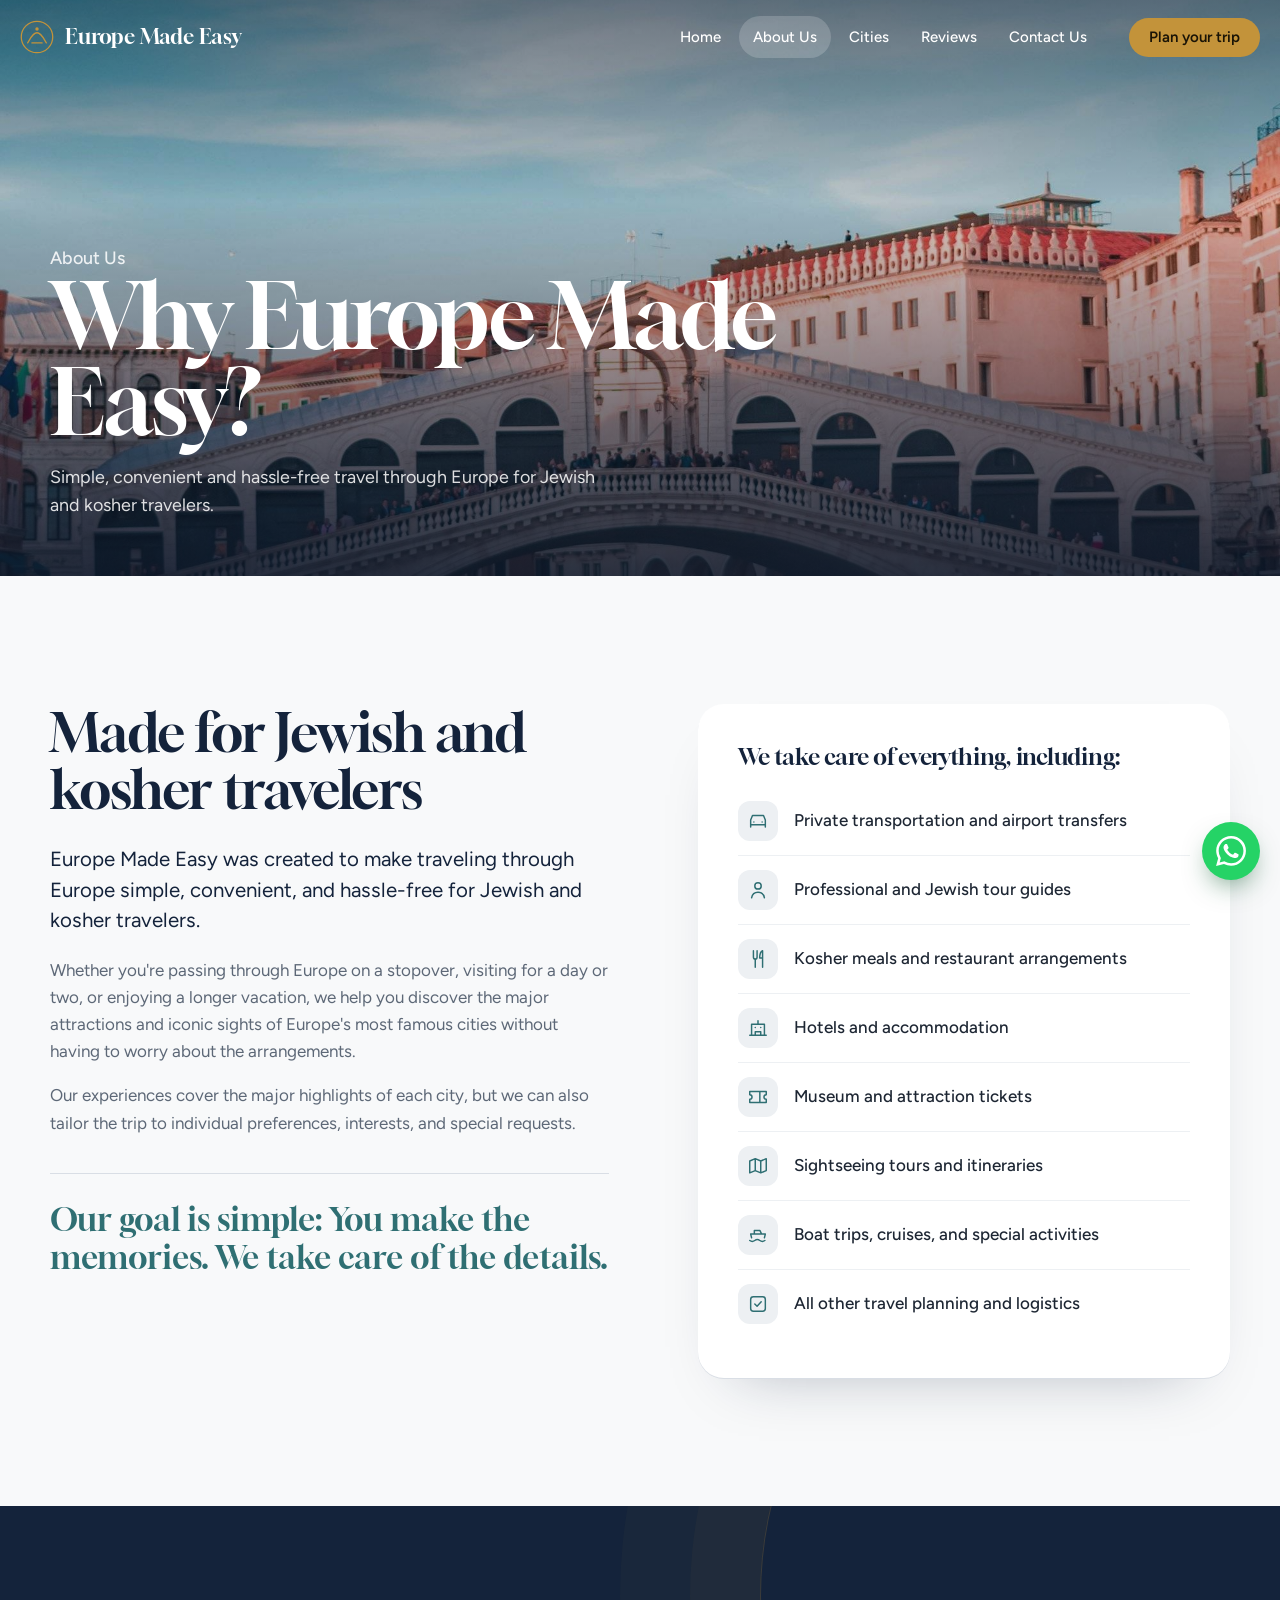
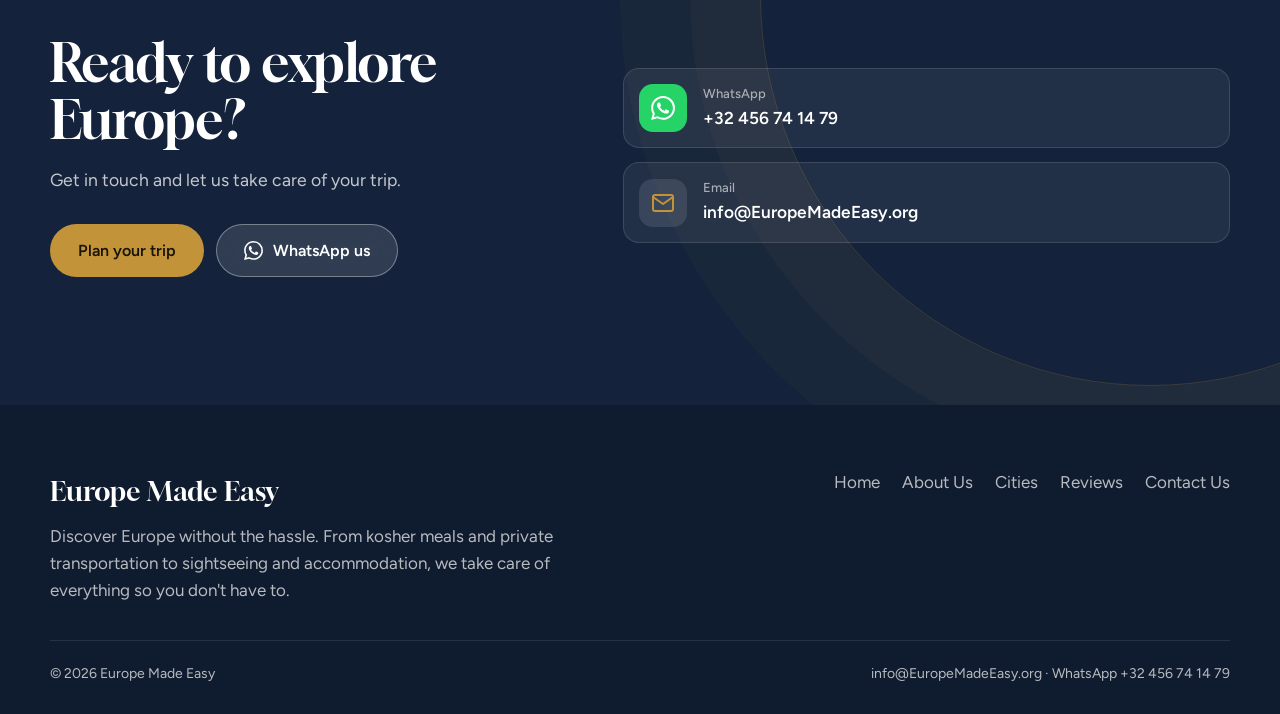
==== commit 14988ae6: "Restyle site to match reference design Navy/gold/lagoon palette with Gloock and Figtree, full-screen" ====
--- a/about.html
+++ b/about.html
@@ -2,119 +2,102 @@
 <html lang="en">
 <head>
   <meta charset="utf-8">
-  <meta name="viewport" content="width=device-width, initial-scale=1">
+  <meta name="viewport" content="width=device-width, initial-scale=1, viewport-fit=cover">
   <title>About Us | Europe Made Easy</title>
   <meta name="description" content="Europe Made Easy makes traveling through Europe simple, convenient and hassle-free for Jewish and kosher travelers.">
   <meta property="og:title" content="About Us | Europe Made Easy">
   <meta property="og:description" content="Europe Made Easy makes traveling through Europe simple, convenient and hassle-free for Jewish and kosher travelers.">
-  <meta property="og:image" content="images/hero-paris.jpg">
-  <meta name="theme-color" content="#f4ecdf">
+  <meta property="og:image" content="images/venice.jpg">
+  <meta name="theme-color" content="#14233b">
   <link rel="icon" href="favicon.svg" type="image/svg+xml">
   <link rel="preconnect" href="https://fonts.googleapis.com">
   <link rel="preconnect" href="https://fonts.gstatic.com" crossorigin>
-  <link href="https://fonts.googleapis.com/css2?family=DM+Sans:wght@400;500;700&family=Fraunces:ital,opsz,wght@0,9..144,400;0,9..144,600;1,9..144,400;1,9..144,600&family=Space+Mono:wght@400;700&display=swap" rel="stylesheet">
+  <link href="https://fonts.googleapis.com/css2?family=Figtree:wght@400;500;600;700&family=Gloock&display=swap" rel="stylesheet">
   <link rel="stylesheet" href="css/styles.css">
-  <script>document.documentElement.classList.add("js")</script>
+  <script src="js/main.js" defer></script>
 </head>
 <body>
-  <header class="site-header">
-    <div class="container nav">
-      <a class="logo" href="index.html" aria-label="Europe Made Easy — home"><span class="logo-mark" aria-hidden="true">E</span><span class="logo-text">Europe <em>Made Easy</em><small>Kosher-friendly city tours</small></span></a>
-      <button class="nav-toggle" aria-label="Open menu" aria-expanded="false" aria-controls="nav-menu">
-        <svg viewBox="0 0 24 24" fill="none" stroke="currentColor" stroke-width="2" stroke-linecap="round" aria-hidden="true"><path d="M4 7h16M4 12h16M4 17h10"/></svg>
-      </button>
-      <nav class="nav-menu" id="nav-menu" aria-label="Main">
-        <ul class="nav-links">
-          <li><a href="index.html">Home</a></li>
-          <li><a href="about.html" aria-current="page">About Us</a></li>
-          <li><a href="cities.html">Cities</a></li>
-          <li><a href="reviews.html">Reviews</a></li>
-          <li><a href="contact.html">Contact Us</a></li>
-        </ul>
-        <a class="btn btn--terra nav-cta" href="contact.html">Plan Your Trip <span class="arrow" aria-hidden="true">→</span></a>
-      </nav>
-    </div>
+  <header class="bar">
+    <a class="brand" href="index.html" aria-label="Europe Made Easy, home"><svg viewBox="0 0 40 40" aria-hidden="true"><circle cx="20" cy="20" r="18.5" fill="none" stroke="currentColor" stroke-width="1.5"/><path d="M9 27c3-5 6-12 11-12s8 7 11 12" fill="none" stroke="currentColor" stroke-width="1.5" stroke-linecap="round"/><path d="M14 27h12" stroke="currentColor" stroke-width="1.5" stroke-linecap="round"/><circle cx="20" cy="10.5" r="2" fill="currentColor"/></svg><span>Europe Made Easy</span></a>
+    <nav class="nav" aria-label="Main">
+      <a href="index.html">Home</a>
+      <a href="about.html" aria-current="page">About Us</a>
+      <a href="cities.html">Cities</a>
+      <a href="reviews.html">Reviews</a>
+      <a href="contact.html">Contact Us</a>
+    </nav>
+    <a class="btn btn-gold bar-cta" href="contact.html">Plan your trip</a>
+    <button class="burger" aria-label="Open menu" aria-expanded="false"><span></span><span></span></button>
   </header>
 
   <main>
-    <section class="page-head">
-      <div class="container">
-        <div class="crumb mono"><span>No. 02 — About Us</span><span>Europe Made Easy</span></div>
-        <h1>Why Europe <em>Made Easy?</em></h1>
-        <p class="lead">Created to make traveling through Europe simple, convenient, and hassle-free for Jewish and kosher travelers.</p>
+    <section class="page-hero" style="background-image:url('images/venice-2.jpg')">
+      <div class="wrap">
+        <p class="kicker">About Us</p>
+        <h1>Why Europe Made Easy?</h1>
+        <p>Simple, convenient and hassle-free travel through Europe for Jewish and kosher travelers.</p>
       </div>
     </section>
-    <div class="container"><div class="page-banner"><img src="images/venice.jpg" alt="The Grand Canal in Venice"></div></div>
 
     <section class="section">
-      <div class="container about-grid">
-        <div data-reveal>
-          <span class="kicker">Our story</span>
-          <p class="lead">Whether you're passing through Europe on a stopover, visiting for a day or two, or enjoying a longer vacation, we help you discover the major attractions and iconic sights of Europe's most famous cities — without having to worry about the arrangements.</p>
-          <p class="lead" style="color:var(--ink-soft);font-size:1.08rem">Our experiences cover the major highlights of each city, but we can also tailor the trip to individual preferences, interests, and special requests.</p>
+      <div class="wrap about-grid">
+        <div class="about-copy">
+          <h2>Made for Jewish and kosher travelers</h2>
+          <p class="lead">Europe Made Easy was created to make traveling through Europe simple, convenient, and hassle-free for Jewish and kosher travelers.</p>
+          <p>Whether you're passing through Europe on a stopover, visiting for a day or two, or enjoying a longer vacation, we help you discover the major attractions and iconic sights of Europe's most famous cities without having to worry about the arrangements.</p>
+          <p>Our experiences cover the major highlights of each city, but we can also tailor the trip to individual preferences, interests, and special requests.</p>
+          <blockquote class="motto">Our goal is simple: You make the memories. We take care of the details.</blockquote>
         </div>
-        <div data-reveal>
-          <h3 style="margin-bottom:18px">We take care of <em>everything</em>, including:</h3>
+        <div class="services-card">
+          <h3>We take care of everything, including:</h3>
           <ul class="services">
-            <li><span class="num">01</span><span class="txt">Private transportation and airport transfers</span></li>
-            <li><span class="num">02</span><span class="txt">Professional and Jewish tour guides</span></li>
-            <li><span class="num">03</span><span class="txt">Kosher meals and restaurant arrangements</span></li>
-            <li><span class="num">04</span><span class="txt">Hotels and accommodation</span></li>
-            <li><span class="num">05</span><span class="txt">Museum and attraction tickets</span></li>
-            <li><span class="num">06</span><span class="txt">Sightseeing tours and itineraries</span></li>
-            <li><span class="num">07</span><span class="txt">Boat trips, cruises, and special activities</span></li>
-            <li><span class="num">08</span><span class="txt">All other travel planning and logistics</span></li>
+            <li><svg viewBox="0 0 24 24" aria-hidden="true"><path d="M4 16V11l2-5h12l2 5v5M4 16h16M4 16v2.5M20 16v2.5M7.5 13h.01M16.5 13h.01"/></svg>Private transportation and airport transfers</li>
+            <li><svg viewBox="0 0 24 24" aria-hidden="true"><circle cx="12" cy="7.5" r="3.5"/><path d="M5 20.5c.7-3.8 3.4-6 7-6s6.3 2.2 7 6"/></svg>Professional and Jewish tour guides</li>
+            <li><svg viewBox="0 0 24 24" aria-hidden="true"><path d="M7 3v7a2 2 0 0 0 2 2v9M11 3v7a2 2 0 0 1-2 2M17 21V3c-2.2 1-3.2 4-3.2 8H17"/></svg>Kosher meals and restaurant arrangements</li>
+            <li><svg viewBox="0 0 24 24" aria-hidden="true"><path d="M3 20h18M5 20V8h14v12M9 20v-4h6v4M9 11.5h.01M15 11.5h.01M12 4v4"/></svg>Hotels and accommodation</li>
+            <li><svg viewBox="0 0 24 24" aria-hidden="true"><path d="M3 9.5V6h18v3.5a2.5 2.5 0 0 0 0 5V18H3v-3.5a2.5 2.5 0 0 0 0-5ZM14 6v12"/></svg>Museum and attraction tickets</li>
+            <li><svg viewBox="0 0 24 24" aria-hidden="true"><path d="M9 4 3 6.5v13L9 17l6 2.5 6-2.5v-13L15 6.5 9 4ZM9 4v13M15 6.5v13"/></svg>Sightseeing tours and itineraries</li>
+            <li><svg viewBox="0 0 24 24" aria-hidden="true"><path d="M3 18c1.8 1.3 3.7 1.3 5.5 0s3.7-1.3 5.5 0 3.7 1.3 5.5 0M5 15l-1-4h16l-1 4M8 11V7h6l2 4"/></svg>Boat trips, cruises, and special activities</li>
+            <li><svg viewBox="0 0 24 24" aria-hidden="true"><rect x="4" y="4" width="16" height="16" rx="3"/><path d="m8.5 12 2.5 2.5 4.5-5"/></svg>All other travel planning and logistics</li>
           </ul>
         </div>
       </div>
     </section>
 
-    <section class="section" style="padding-top:20px">
-      <div class="container goal" data-reveal>
-        <span class="kicker">Our goal is simple</span>
-        <p>You make the memories. <em>We take care of the details.</em></p>
-      </div>
-    </section>
-
-    <section class="section" style="padding-top:40px">
-      <div class="container">
-        <div class="ticket" data-reveal>
-          <div class="ticket-main">
-            <span class="kicker">Your next stopover</span>
-            <h2>Ready to Explore <em style="color:var(--amber)">Europe?</em></h2>
-            <p>Get in touch and let us take care of your trip.</p>
-          </div>
-          <div class="ticket-stub">
-            <span class="mono">Admit one · Hassle-free class</span>
-            <a class="btn btn--ink" href="contact.html">Plan Your Trip <span class="arrow" aria-hidden="true">→</span></a>
-            <a class="btn btn--whatsapp" href="https://wa.me/32456741479" target="_blank" rel="noopener"><svg viewBox="0 0 24 24" fill="currentColor" aria-hidden="true"><path d="M17.472 14.382c-.297-.149-1.758-.867-2.03-.967-.273-.099-.471-.148-.67.15-.197.297-.767.966-.94 1.164-.173.199-.347.223-.644.075-.297-.15-1.255-.463-2.39-1.475-.883-.788-1.48-1.761-1.653-2.059-.173-.297-.018-.458.13-.606.134-.133.298-.347.446-.52.149-.174.198-.298.298-.497.099-.198.05-.371-.025-.52-.075-.149-.669-1.612-.916-2.207-.242-.579-.487-.5-.669-.51-.173-.008-.371-.01-.57-.01-.198 0-.52.074-.792.372-.272.297-1.04 1.016-1.04 2.479 0 1.462 1.065 2.875 1.213 3.074.149.198 2.096 3.2 5.077 4.487.709.306 1.262.489 1.694.625.712.227 1.36.195 1.871.118.571-.085 1.758-.719 2.006-1.413.248-.694.248-1.289.173-1.413-.074-.124-.272-.198-.57-.347m-5.421 7.403h-.004a9.87 9.87 0 01-5.031-1.378l-.361-.214-3.741.982.998-3.648-.235-.374a9.86 9.86 0 01-1.51-5.26c.001-5.45 4.436-9.884 9.888-9.884 2.64 0 5.122 1.03 6.988 2.898a9.825 9.825 0 012.893 6.994c-.003 5.45-4.437 9.884-9.885 9.884m8.413-18.297A11.815 11.815 0 0012.05 0C5.495 0 .16 5.335.157 11.892c0 2.096.547 4.142 1.588 5.945L.057 24l6.305-1.654a11.882 11.882 0 005.683 1.448h.005c6.554 0 11.89-5.335 11.893-11.893a11.821 11.821 0 00-3.48-8.413z"/></svg> WhatsApp Us</a>
+    <section class="contact">
+      <div class="wrap contact-grid">
+        <div class="contact-copy">
+          <h2>Ready to explore Europe?</h2>
+          <p>Get in touch and let us take care of your trip.</p>
+          <div class="cta-actions">
+            <a class="btn btn-gold btn-lg" href="contact.html">Plan your trip</a>
+            <a class="btn btn-glass btn-lg" href="https://wa.me/32456741479" target="_blank" rel="noopener"><svg viewBox="0 0 24 24" fill="currentColor" aria-hidden="true"><path d="M17.472 14.382c-.297-.149-1.758-.867-2.03-.967-.273-.099-.471-.148-.67.15-.197.297-.767.966-.94 1.164-.173.199-.347.223-.644.075-.297-.15-1.255-.463-2.39-1.475-.883-.788-1.48-1.761-1.653-2.059-.173-.297-.018-.458.13-.606.134-.133.298-.347.446-.52.149-.174.198-.298.298-.497.099-.198.05-.371-.025-.52-.075-.149-.669-1.612-.916-2.207-.242-.579-.487-.5-.669-.51-.173-.008-.371-.01-.57-.01-.198 0-.52.074-.792.372-.272.297-1.04 1.016-1.04 2.479 0 1.462 1.065 2.875 1.213 3.074.149.198 2.096 3.2 5.077 4.487.709.306 1.262.489 1.694.625.712.227 1.36.195 1.871.118.571-.085 1.758-.719 2.006-1.413.248-.694.248-1.289.173-1.413-.074-.124-.272-.198-.57-.347m-5.421 7.403h-.004a9.87 9.87 0 01-5.031-1.378l-.361-.214-3.741.982.998-3.648-.235-.374a9.86 9.86 0 01-1.51-5.26c.001-5.45 4.436-9.884 9.888-9.884 2.64 0 5.122 1.03 6.988 2.898a9.825 9.825 0 012.893 6.994c-.003 5.45-4.437 9.884-9.885 9.884m8.413-18.297A11.815 11.815 0 0012.05 0C5.495 0 .16 5.335.157 11.892c0 2.096.547 4.142 1.588 5.945L.057 24l6.305-1.654a11.882 11.882 0 005.683 1.448h.005c6.554 0 11.89-5.335 11.893-11.893a11.821 11.821 0 00-3.48-8.413z"/></svg> WhatsApp us</a>
           </div>
         </div>
+          <div class="contact-links">
+            <a class="contact-link" href="https://wa.me/32456741479" target="_blank" rel="noopener"><span class="ci ci-wa"><svg viewBox="0 0 24 24" fill="currentColor" aria-hidden="true"><path d="M17.472 14.382c-.297-.149-1.758-.867-2.03-.967-.273-.099-.471-.148-.67.15-.197.297-.767.966-.94 1.164-.173.199-.347.223-.644.075-.297-.15-1.255-.463-2.39-1.475-.883-.788-1.48-1.761-1.653-2.059-.173-.297-.018-.458.13-.606.134-.133.298-.347.446-.52.149-.174.198-.298.298-.497.099-.198.05-.371-.025-.52-.075-.149-.669-1.612-.916-2.207-.242-.579-.487-.5-.669-.51-.173-.008-.371-.01-.57-.01-.198 0-.52.074-.792.372-.272.297-1.04 1.016-1.04 2.479 0 1.462 1.065 2.875 1.213 3.074.149.198 2.096 3.2 5.077 4.487.709.306 1.262.489 1.694.625.712.227 1.36.195 1.871.118.571-.085 1.758-.719 2.006-1.413.248-.694.248-1.289.173-1.413-.074-.124-.272-.198-.57-.347m-5.421 7.403h-.004a9.87 9.87 0 01-5.031-1.378l-.361-.214-3.741.982.998-3.648-.235-.374a9.86 9.86 0 01-1.51-5.26c.001-5.45 4.436-9.884 9.888-9.884 2.64 0 5.122 1.03 6.988 2.898a9.825 9.825 0 012.893 6.994c-.003 5.45-4.437 9.884-9.885 9.884m8.413-18.297A11.815 11.815 0 0012.05 0C5.495 0 .16 5.335.157 11.892c0 2.096.547 4.142 1.588 5.945L.057 24l6.305-1.654a11.882 11.882 0 005.683 1.448h.005c6.554 0 11.89-5.335 11.893-11.893a11.821 11.821 0 00-3.48-8.413z"/></svg></span><span><small>WhatsApp</small>+32 456 74 14 79</span></a>
+            <a class="contact-link" href="mailto:info@EuropeMadeEasy.org"><span class="ci"><svg viewBox="0 0 24 24" fill="none" stroke="currentColor" stroke-width="2" stroke-linecap="round" stroke-linejoin="round" aria-hidden="true"><rect x="2" y="4" width="20" height="16" rx="2"/><path d="m22 6-10 7L2 6"/></svg></span><span><small>Email</small>info@EuropeMadeEasy.org</span></a>
+          </div>
       </div>
     </section>
   </main>
 
-  <footer class="site-footer">
-    <div class="container">
-      <p class="footer-quote">You make the memories. <em>We take care of the details.</em></p>
-      <div class="footer-grid">
-        <ul class="footer-links">
-          <li><a href="index.html">Home</a></li>
-          <li><a href="about.html">About Us</a></li>
-          <li><a href="cities.html">Cities</a></li>
-          <li><a href="reviews.html">Reviews</a></li>
-          <li><a href="contact.html">Contact Us</a></li>
-        </ul>
-        <div class="footer-contact">
-          <a href="mailto:info@EuropeMadeEasy.org">info@EuropeMadeEasy.org</a>
-          <a href="https://wa.me/32456741479" target="_blank" rel="noopener">WhatsApp +32 456 74 14 79</a>
+  <footer class="foot">
+    <div class="wrap">
+      <div class="foot-grid">
+        <div>
+          <div class="foot-brand">Europe Made Easy</div>
+          <p class="foot-tag">Discover Europe without the hassle. From kosher meals and private transportation to sightseeing and accommodation, we take care of everything so you don't have to.</p>
         </div>
+        <nav aria-label="Footer"><a href="index.html">Home</a><a href="about.html">About Us</a><a href="cities.html">Cities</a><a href="reviews.html">Reviews</a><a href="contact.html">Contact Us</a></nav>
       </div>
-      <div class="footer-bottom"><span>© <span data-year></span> Europe Made Easy</span><span>Rome · Venice · Amsterdam · Paris · London</span></div>
+      <div class="foot-legal">
+        <span>© <span data-year></span> Europe Made Easy</span>
+        <span><a href="mailto:info@EuropeMadeEasy.org">info@EuropeMadeEasy.org</a> · <a href="https://wa.me/32456741479" target="_blank" rel="noopener">WhatsApp +32 456 74 14 79</a></span>
+      </div>
     </div>
   </footer>
 
   <a class="wa-float" href="https://wa.me/32456741479" target="_blank" rel="noopener" aria-label="Chat with us on WhatsApp"><svg viewBox="0 0 24 24" fill="currentColor" aria-hidden="true"><path d="M17.472 14.382c-.297-.149-1.758-.867-2.03-.967-.273-.099-.471-.148-.67.15-.197.297-.767.966-.94 1.164-.173.199-.347.223-.644.075-.297-.15-1.255-.463-2.39-1.475-.883-.788-1.48-1.761-1.653-2.059-.173-.297-.018-.458.13-.606.134-.133.298-.347.446-.52.149-.174.198-.298.298-.497.099-.198.05-.371-.025-.52-.075-.149-.669-1.612-.916-2.207-.242-.579-.487-.5-.669-.51-.173-.008-.371-.01-.57-.01-.198 0-.52.074-.792.372-.272.297-1.04 1.016-1.04 2.479 0 1.462 1.065 2.875 1.213 3.074.149.198 2.096 3.2 5.077 4.487.709.306 1.262.489 1.694.625.712.227 1.36.195 1.871.118.571-.085 1.758-.719 2.006-1.413.248-.694.248-1.289.173-1.413-.074-.124-.272-.198-.57-.347m-5.421 7.403h-.004a9.87 9.87 0 01-5.031-1.378l-.361-.214-3.741.982.998-3.648-.235-.374a9.86 9.86 0 01-1.51-5.26c.001-5.45 4.436-9.884 9.888-9.884 2.64 0 5.122 1.03 6.988 2.898a9.825 9.825 0 012.893 6.994c-.003 5.45-4.437 9.884-9.885 9.884m8.413-18.297A11.815 11.815 0 0012.05 0C5.495 0 .16 5.335.157 11.892c0 2.096.547 4.142 1.588 5.945L.057 24l6.305-1.654a11.882 11.882 0 005.683 1.448h.005c6.554 0 11.89-5.335 11.893-11.893a11.821 11.821 0 00-3.48-8.413z"/></svg></a>
-  <script src="js/main.js" defer></script>
 </body>
 </html>
--- a/css/styles.css
+++ b/css/styles.css
@@ -1,483 +1,296 @@
-/* Europe Made Easy — "Grand Tour" design: travel journal, departure boards, postcards, boarding passes. */
+/* Europe Made Easy — navy, gold and lagoon; Gloock headings, Figtree text. */
 :root {
-  --paper: #f4ecdf;
-  --paper-2: #ebdfca;
-  --card: #fbf7ef;
-  --ink: #1a1f2b;
-  --ink-soft: #4d5260;
-  --terra: #c4532e;
-  --terra-dark: #a3401f;
-  --teal: #1f4e4a;
-  --amber: #f2b84b;
-  --line: rgba(26, 31, 43, 0.16);
+  --navy: #14233b;
+  --navy-2: #1c3150;
+  --navy-deep: #0f1b2e;
+  --mist: #edf0f3;
+  --paper: #f8f9fa;
+  --gold: #c3933a;
+  --gold-soft: #e9d6ae;
+  --lagoon: #2f6f73;
+  --text: #1d2633;
+  --muted: #5d6877;
+  --line: #d9dee5;
+  --white: #fff;
   --whatsapp: #25d366;
-  --display: "Fraunces", Georgia, "Times New Roman", serif;
-  --mono: "Space Mono", ui-monospace, Menlo, monospace;
-  --sans: "DM Sans", -apple-system, BlinkMacSystemFont, "Segoe UI", sans-serif;
-  --max: 1200px;
-  --shadow: 0 1px 2px rgba(26, 31, 43, .08), 0 14px 34px -12px rgba(26, 31, 43, .28);
+  --serif: "Gloock", Georgia, serif;
+  --sans: "Figtree", system-ui, -apple-system, "Segoe UI", sans-serif;
+  --r-sm: 10px;
+  --r-md: 16px;
+  --r-lg: 26px;
+  --ease: cubic-bezier(.2, .7, .2, 1);
+  --lift: 0 14px 30px -12px rgba(20, 35, 59, .38), 0 4px 10px -4px rgba(20, 35, 59, .18);
 }
 
 *, *::before, *::after { box-sizing: border-box; }
-html { scroll-behavior: smooth; }
-body {
-  margin: 0;
-  font-family: var(--sans);
-  font-size: 17px;
-  line-height: 1.65;
-  color: var(--ink);
-  background-color: var(--paper);
-  background-image: url("data:image/svg+xml,%3Csvg xmlns='http://www.w3.org/2000/svg' width='220' height='220'%3E%3Cfilter id='n'%3E%3CfeTurbulence type='fractalNoise' baseFrequency='.85' numOctaves='3' stitchTiles='stitch'/%3E%3CfeColorMatrix values='0 0 0 0 0.35 0 0 0 0 0.27 0 0 0 0 0.18 0 0 0 .09 0'/%3E%3C/filter%3E%3Crect width='100%25' height='100%25' filter='url(%23n)'/%3E%3C/svg%3E");
-  -webkit-font-smoothing: antialiased;
-  overflow-x: hidden;
-}
+html { scroll-behavior: smooth; scroll-padding-top: 84px; -webkit-text-size-adjust: 100%; }
+body { margin: 0; font-family: var(--sans); font-size: 17px; line-height: 1.6; color: var(--text); background: var(--paper); -webkit-font-smoothing: antialiased; }
 img { max-width: 100%; display: block; }
 a { color: inherit; }
-h1, h2, h3 {
-  font-family: var(--display);
-  font-weight: 400;
-  font-variation-settings: "opsz" 144;
-  line-height: 1.02;
-  letter-spacing: -0.02em;
-  margin: 0 0 .45em;
-}
-h1 { font-size: clamp(2.9rem, 7.4vw, 6.4rem); }
-h2 { font-size: clamp(2.1rem, 4.6vw, 3.6rem); }
-h3 { font-size: 1.6rem; }
-h1 em, h2 em, h3 em { font-style: italic; color: var(--terra); }
+h1, h2, h3 { font-family: var(--serif); font-weight: 400; line-height: 1.08; margin: 0; letter-spacing: -.01em; color: var(--navy); }
+h2 { font-size: clamp(2.1rem, 4.2vw, 3.3rem); }
+h3 { font-size: 1.5rem; }
 p { margin: 0 0 1em; }
-::selection { background: var(--terra); color: var(--paper); }
-
-.container { width: 100%; max-width: var(--max); margin: 0 auto; padding: 0 22px; }
-.section { padding: 96px 0; }
-.mono, .kicker {
-  font-family: var(--mono);
-  font-size: .76rem;
-  letter-spacing: .14em;
-  text-transform: uppercase;
-}
-.kicker { display: inline-flex; align-items: center; gap: 10px; color: var(--terra); margin-bottom: 18px; }
-.kicker::before { content: ""; width: 28px; height: 1.5px; background: currentColor; }
-.lead { font-size: 1.15rem; color: var(--ink-soft); max-width: 560px; }
+:focus-visible { outline: 2px solid var(--gold); outline-offset: 3px; border-radius: 6px; }
+.wrap { width: min(1180px, 100% - 40px); margin-inline: auto; }
+.hp { position: absolute; left: -9999px; width: 1px; height: 1px; overflow: hidden; }
 
 /* Buttons */
 .btn {
+  --bg: var(--navy); --fg: #fff;
   display: inline-flex; align-items: center; justify-content: center; gap: 10px;
-  padding: 15px 26px;
-  border-radius: 999px;
-  font-family: var(--mono); font-weight: 700; font-size: .82rem; letter-spacing: .1em; text-transform: uppercase;
-  text-decoration: none;
-  border: 1.5px solid transparent;
-  cursor: pointer;
-  transition: background .25s, color .25s, border-color .25s, transform .25s;
-}
-.btn:hover { transform: translateY(-2px); }
-.btn .arrow { transition: transform .25s; }
-.btn:hover .arrow { transform: translateX(4px); }
-.btn--terra { background: var(--terra); color: var(--paper); }
-.btn--terra:hover { background: var(--terra-dark); }
-.btn--ink { background: var(--ink); color: var(--paper); }
-.btn--ink:hover { background: var(--teal); }
-.btn--line { border-color: var(--ink); color: var(--ink); }
-.btn--line:hover { background: var(--ink); color: var(--paper); }
-.btn--line-light { border-color: rgba(244, 236, 223, .5); color: var(--paper); }
-.btn--line-light:hover { background: var(--paper); color: var(--ink); }
-.btn--whatsapp { background: var(--whatsapp); color: #06331a; }
-.btn--whatsapp:hover { background: #1ebe5a; }
+  font: 600 15px/1 var(--sans); padding: 14px 22px; border-radius: 999px; border: 0;
+  background: var(--bg); color: var(--fg); text-decoration: none; cursor: pointer; white-space: nowrap;
+  transition: transform .35s var(--ease), box-shadow .35s var(--ease), background-color .25s, color .25s;
+}
 .btn svg { width: 19px; height: 19px; flex: none; }
-
-/* Header */
-.site-header {
-  position: sticky; top: 0; z-index: 50;
-  background: rgba(244, 236, 223, .92);
-  backdrop-filter: blur(10px);
-  border-bottom: 1px solid var(--line);
-}
-.nav { display: flex; align-items: center; justify-content: space-between; height: 76px; }
-.logo { display: inline-flex; align-items: center; gap: 12px; text-decoration: none; color: var(--ink); }
-.logo-mark {
-  width: 42px; height: 42px; border-radius: 50%; flex: none;
-  border: 1.5px solid var(--ink); display: grid; place-items: center;
-  font-family: var(--display); font-style: italic; font-size: 1.05rem; line-height: 1;
-  position: relative;
-}
-.logo-mark::after { content: ""; position: absolute; inset: 3px; border-radius: 50%; border: 1px dashed var(--terra); }
-.logo-text { font-family: var(--display); font-size: 1.32rem; line-height: 1; letter-spacing: -.01em; }
-.logo-text em { color: var(--terra); }
-.logo-text small { display: block; font-family: var(--mono); font-size: .58rem; letter-spacing: .2em; text-transform: uppercase; color: var(--ink-soft); margin-top: 5px; }
-.nav-links { display: flex; align-items: center; gap: 28px; list-style: none; margin: 0; padding: 0; }
-.nav-links a {
-  text-decoration: none; font-family: var(--mono); font-size: .78rem; letter-spacing: .12em; text-transform: uppercase;
-  padding: 6px 0; background: linear-gradient(var(--terra), var(--terra)) left bottom / 0 1.5px no-repeat;
-  transition: background-size .3s, color .3s;
-}
-.nav-links a:hover, .nav-links a[aria-current="page"] { color: var(--terra); background-size: 100% 1.5px; }
-.nav-cta { padding: 11px 18px; font-size: .74rem; }
-.nav-toggle { display: none; background: none; border: 0; padding: 8px; cursor: pointer; color: var(--ink); }
-.nav-toggle svg { width: 28px; height: 28px; }
-
-@media (max-width: 920px) {
-  .nav-toggle { display: block; }
-  .nav-menu {
-    position: absolute; top: 76px; left: 0; right: 0;
-    background: var(--paper); border-bottom: 1px solid var(--line); box-shadow: var(--shadow);
-    display: none; padding: 8px 22px 26px;
-  }
-  .nav-menu.is-open { display: block; }
-  .nav-links { flex-direction: column; align-items: stretch; gap: 0; }
-  .nav-links a { display: block; padding: 16px 0; border-bottom: 1px dashed var(--line); background: none; font-size: .9rem; }
-  .nav-menu .nav-cta { margin-top: 20px; width: 100%; }
-}
-@media (min-width: 921px) { .nav-menu { display: flex; align-items: center; gap: 34px; } }
-
-/* Home hero */
-.hero { padding: 64px 0 40px; }
-.hero-grid { display: grid; grid-template-columns: 1.2fr .8fr; gap: 64px; align-items: center; }
-.hero h1 { margin-bottom: .35em; }
-.hero h1 .line { display: block; }
-.hero-actions { display: flex; flex-wrap: wrap; gap: 12px; margin-top: 32px; }
-.hero-figure { position: relative; margin: 0; }
-.arch { border-radius: 999px 999px 18px 18px; overflow: hidden; }
-.hero-figure .arch { aspect-ratio: 4 / 5.2; box-shadow: var(--shadow); }
-.hero-figure .arch img { width: 100%; height: 100%; object-fit: cover; }
-.hero-figure figcaption { margin-top: 14px; color: var(--ink-soft); }
-.badge {
-  position: absolute; left: -46px; bottom: 54px; width: 136px; height: 136px;
-  border-radius: 50%; background: var(--terra); color: var(--paper);
-  display: grid; place-items: center; box-shadow: var(--shadow);
-}
-.badge svg.ring { position: absolute; inset: 0; width: 100%; height: 100%; animation: spin 22s linear infinite; }
-.badge svg.ring text { font-family: var(--mono); font-size: 9.5px; fill: currentColor; letter-spacing: 1px; }
-.badge .plane { width: 34px; height: 34px; }
-@keyframes spin { to { transform: rotate(360deg); } }
-@media (max-width: 900px) {
-  .hero { padding-top: 40px; }
-  .hero-grid { grid-template-columns: 1fr; gap: 40px; }
-  .hero-figure { max-width: 440px; margin: 0 auto; width: 100%; }
-  .badge { left: -8px; width: 112px; height: 112px; }
-}
-
-/* Departure board */
-.board {
-  background: #11151d; color: var(--amber); border-radius: 18px; padding: 26px 28px 18px;
-  font-family: var(--mono); box-shadow: var(--shadow); position: relative; overflow: hidden;
-}
-.board::before {
-  content: ""; position: absolute; inset: 0; pointer-events: none;
-  background: repeating-linear-gradient(to bottom, transparent 0 3px, rgba(255, 255, 255, .025) 3px 4px);
-}
-.board-head { display: flex; justify-content: space-between; gap: 16px; flex-wrap: wrap; color: rgba(244, 236, 223, .55); font-size: .72rem; letter-spacing: .18em; text-transform: uppercase; padding-bottom: 14px; border-bottom: 1px solid rgba(244, 236, 223, .12); }
-.board-head strong { color: var(--paper); font-weight: 700; }
-.board-row {
-  display: grid; grid-template-columns: 1.1fr .5fr 2.2fr auto; gap: 18px; align-items: center;
-  padding: 14px 0; border-bottom: 1px solid rgba(244, 236, 223, .08); text-decoration: none; color: inherit;
-  transition: background .2s;
-}
-.board-row:last-child { border-bottom: 0; }
-.board-row:hover { background: rgba(242, 184, 75, .06); }
-.board-row .city-name { font-size: 1.2rem; font-weight: 700; letter-spacing: .12em; text-transform: uppercase; color: var(--paper); }
-.board-row .code { color: var(--amber); letter-spacing: .14em; }
-.board-row .hl { color: rgba(244, 236, 223, .62); font-size: .84rem; }
-.board-row .status { color: #7ee3a1; font-size: .74rem; letter-spacing: .16em; display: inline-flex; align-items: center; gap: 8px; }
-.board-row .status::before { content: ""; width: 8px; height: 8px; border-radius: 50%; background: currentColor; animation: blink 1.6s infinite; }
-@keyframes blink { 50% { opacity: .25; } }
-@media (max-width: 720px) {
-  .board { padding: 20px 18px 10px; }
-  .board-row { grid-template-columns: 1fr auto auto; gap: 12px; }
-  .board-row .hl, .board-head span:last-child { display: none; }
-  .board-row .city-name { font-size: 1rem; }
-}
-
-/* To-do list manifesto */
-.manifesto { display: grid; grid-template-columns: 1fr 1fr; gap: 72px; align-items: start; }
-.manifesto h2 { margin-bottom: .4em; }
-.tagline { font-family: var(--display); font-size: clamp(1.6rem, 3vw, 2.2rem); line-height: 1.15; margin-top: 26px; }
-.tagline em { color: var(--terra); }
-.todo {
-  background: var(--card); padding: 34px 34px 28px; border-radius: 6px; box-shadow: var(--shadow);
-  transform: rotate(1.2deg); position: relative;
-  background-image: repeating-linear-gradient(to bottom, transparent 0 43px, rgba(31, 78, 74, .14) 43px 44px);
-  background-position: 0 70px;
-}
-.todo::before { content: ""; position: absolute; top: -12px; left: 50%; width: 110px; height: 26px; transform: translateX(-50%) rotate(-3deg); background: rgba(196, 83, 46, .28); }
-.todo h3 { font-family: var(--mono); font-size: .78rem; letter-spacing: .18em; text-transform: uppercase; color: var(--ink-soft); margin: 0 0 14px; }
-.todo ul { list-style: none; padding: 0; margin: 0; }
-.todo li { font-family: var(--display); font-size: 1.32rem; line-height: 44px; display: flex; gap: 14px; align-items: center; }
-.todo li .box { width: 18px; height: 18px; border: 1.5px solid var(--ink); border-radius: 3px; flex: none; position: relative; }
-.todo li .box::after { content: "✓"; position: absolute; left: 1px; top: -15px; font-size: 1.4rem; color: var(--terra); opacity: 0; transition: opacity .3s; transition-delay: inherit; }
-.todo li .txt { position: relative; }
-.todo li .txt::after { content: ""; position: absolute; left: -4px; top: 52%; height: 2px; width: 0; background: var(--terra); transition: width .5s ease; transition-delay: inherit; }
-.todo.is-visible li .txt::after { width: calc(100% + 8px); }
-.todo.is-visible li .box::after { opacity: 1; }
-.todo .done { font-family: var(--mono); font-size: .8rem; letter-spacing: .14em; text-transform: uppercase; color: var(--teal); margin: 18px 0 0; }
-html:not(.js) .todo li .txt::after { width: calc(100% + 8px); }
-@media (max-width: 900px) { .manifesto { grid-template-columns: 1fr; gap: 50px; } .todo { padding: 28px 22px 22px; } .todo li { font-size: 1.15rem; } }
-
-/* Postcards route */
-.route-head { display: flex; justify-content: space-between; align-items: end; gap: 24px; flex-wrap: wrap; margin-bottom: 48px; }
-.route-head h2 { margin: 0; }
-.postcards { display: grid; grid-template-columns: repeat(5, 1fr); gap: 22px; position: relative; padding-top: 10px; }
-.postcards::before {
-  content: ""; position: absolute; left: 4%; right: 4%; top: 44%; border-top: 2px dashed rgba(196, 83, 46, .45); z-index: 0;
-}
-.postcard {
-  position: relative; z-index: 1; background: var(--card); padding: 10px 10px 18px; box-shadow: var(--shadow);
-  text-decoration: none; color: var(--ink); transform: rotate(-2deg); transition: transform .35s ease;
-}
-.postcard:nth-child(even) { transform: rotate(1.8deg) translateY(22px); }
-.postcard:hover { transform: rotate(0) translateY(-6px); }
-.postcard .pic { aspect-ratio: 3 / 4; overflow: hidden; }
-.postcard .pic img { width: 100%; height: 100%; object-fit: cover; transition: transform .6s ease; }
-.postcard:hover .pic img { transform: scale(1.06); }
-.postcard .stamp {
-  position: absolute; top: 18px; right: 18px; background: var(--card); color: var(--terra);
-  font-family: var(--mono); font-size: .66rem; letter-spacing: .1em; text-align: center; line-height: 1.25;
-  padding: 7px 8px; outline: 1.5px dashed var(--terra); outline-offset: -4px; min-width: 52px;
-}
-.postcard .stamp b { display: block; font-size: 1rem; }
-.postcard h3 { font-style: italic; font-size: 1.7rem; margin: 14px 4px 2px; }
-.postcard .mono { color: var(--ink-soft); margin: 0 4px; font-size: .68rem; }
-@media (max-width: 1000px) {
-  .postcards { display: flex; overflow-x: auto; scroll-snap-type: x mandatory; padding: 18px 22px 40px; margin: 0 -22px; gap: 18px; scrollbar-width: none; }
-  .postcards::-webkit-scrollbar { display: none; }
-  .postcards::before { display: none; }
-  .postcard { flex: 0 0 64%; max-width: 280px; scroll-snap-align: center; }
-  .postcard:nth-child(even) { transform: rotate(1.5deg); }
-}
-
-/* Ticket CTA */
-.ticket {
-  display: grid; grid-template-columns: 1fr 300px; background: var(--ink); color: var(--paper);
-  border-radius: 22px; position: relative; overflow: hidden; box-shadow: var(--shadow);
-}
-.ticket-main { padding: 54px 52px; }
-.ticket-main h2 { color: var(--paper); }
-.ticket-main p { color: rgba(244, 236, 223, .75); max-width: 460px; margin: 0; }
-.ticket-main .kicker { color: var(--amber); }
-.ticket-stub {
-  background: var(--terra); padding: 40px 32px; display: flex; flex-direction: column; justify-content: center; gap: 12px;
-  border-left: 2px dashed rgba(244, 236, 223, .55); position: relative;
-}
-.ticket-stub::before, .ticket-stub::after {
-  content: ""; position: absolute; left: -15px; width: 28px; height: 28px; border-radius: 50%; background: var(--paper);
-}
-.ticket-stub::before { top: -14px; }
-.ticket-stub::after { bottom: -14px; }
-.ticket-stub .mono { color: rgba(244, 236, 223, .8); font-size: .68rem; }
-.ticket-stub .btn { width: 100%; }
-.ticket-stub .btn--ink:hover { background: #000; }
-@media (max-width: 820px) {
-  .ticket { grid-template-columns: 1fr; }
-  .ticket-main { padding: 40px 26px; }
-  .ticket-stub { border-left: 0; border-top: 2px dashed rgba(244, 236, 223, .55); padding: 30px 26px; }
-  .ticket-stub::before { top: -15px; left: -14px; }
-  .ticket-stub::after { top: -15px; bottom: auto; left: auto; right: -14px; }
-}
-
-/* Inner page header */
-.page-head { padding: 64px 0 36px; }
-.page-head .crumb { display: flex; justify-content: space-between; gap: 20px; flex-wrap: wrap; color: var(--ink-soft); border-bottom: 1px solid var(--line); padding-bottom: 14px; margin-bottom: 40px; }
-.page-head h1 { max-width: 900px; margin-bottom: .25em; }
-.page-banner { height: clamp(240px, 38vw, 440px); border-radius: 260px 260px 18px 18px; overflow: hidden; box-shadow: var(--shadow); }
-.page-banner img { width: 100%; height: 100%; object-fit: cover; }
-@media (max-width: 700px) { .page-banner { border-radius: 140px 140px 14px 14px; } .page-head { padding-top: 40px; } }
+.btn:hover { transform: translateY(-3px); box-shadow: var(--lift); }
+.btn:active { transform: translateY(-1px); transition-duration: .1s; }
+.btn[disabled] { opacity: .6; pointer-events: none; }
+.btn-lg { padding: 17px 28px; font-size: 16px; }
+.btn-gold { --bg: var(--gold); --fg: #1a1406; }
+.btn-gold:hover { --bg: #d0a04a; box-shadow: 0 16px 34px -12px rgba(195, 147, 58, .75), 0 4px 10px -4px rgba(20, 35, 59, .25); }
+.btn-ink { --bg: var(--navy); --fg: #fff; }
+.btn-ink:hover { --bg: var(--navy-2); }
+.btn-glass { --bg: rgba(255, 255, 255, .12); --fg: #fff; backdrop-filter: blur(10px); -webkit-backdrop-filter: blur(10px); box-shadow: inset 0 0 0 1px rgba(255, 255, 255, .35); }
+.btn-glass:hover { --bg: rgba(255, 255, 255, .22); box-shadow: inset 0 0 0 1px rgba(255, 255, 255, .55), 0 16px 34px -14px rgba(0, 0, 0, .6); }
+.btn-line { --bg: transparent; --fg: var(--navy); box-shadow: inset 0 0 0 1.5px var(--navy); }
+.btn-line:hover { --bg: var(--navy); --fg: #fff; }
+.btn-wa { --bg: var(--whatsapp); --fg: #fff; }
+
+/* Header: transparent over the photo, solid once scrolled */
+.bar {
+  position: fixed; inset: 0 0 auto; z-index: 50; display: flex; align-items: center; gap: 28px;
+  padding: 16px max(20px, calc((100vw - 1240px) / 2)); color: #fff;
+  transition: background-color .35s, box-shadow .35s, padding .35s, color .35s;
+}
+.bar.solid {
+  background: rgba(248, 249, 250, .9); backdrop-filter: saturate(1.4) blur(14px); -webkit-backdrop-filter: saturate(1.4) blur(14px);
+  color: var(--navy); box-shadow: 0 1px 0 var(--line); padding-block: 10px;
+}
+.brand { display: flex; align-items: center; gap: 11px; text-decoration: none; font-family: var(--serif); font-size: 1.3rem; letter-spacing: -.01em; margin-right: auto; }
+.brand svg { width: 34px; height: 34px; color: var(--gold); }
+.nav { display: flex; gap: 4px; }
+.nav a { text-decoration: none; font-weight: 500; font-size: 15px; padding: 9px 14px; border-radius: 999px; transition: background-color .2s, color .2s; }
+.nav a:hover { background: rgba(255, 255, 255, .14); }
+.bar.solid .nav a:hover { background: var(--mist); }
+.nav a[aria-current="page"] { background: rgba(255, 255, 255, .18); }
+.bar.solid .nav a[aria-current="page"] { background: var(--navy); color: #fff; }
+.bar-cta { padding: 12px 20px; }
+.burger {
+  display: none; width: 44px; height: 44px; border: 0; border-radius: 50%; background: rgba(255, 255, 255, .14);
+  color: inherit; cursor: pointer; flex-direction: column; justify-content: center; align-items: center; gap: 6px;
+}
+.bar.solid .burger { background: var(--mist); }
+.burger span { width: 18px; height: 1.8px; background: currentColor; border-radius: 2px; transition: transform .3s var(--ease); }
+.burger[aria-expanded="true"] span:first-child { transform: translateY(3.9px) rotate(45deg); }
+.burger[aria-expanded="true"] span:last-child { transform: translateY(-3.9px) rotate(-45deg); }
+
+/* Home hero: rotating city photos with tabs */
+.hero { position: relative; min-height: 100svh; display: flex; flex-direction: column; justify-content: flex-end; color: #fff; overflow: hidden; background: var(--navy); }
+.hero-media { position: absolute; inset: 0; }
+.hero-media img { position: absolute; inset: 0; width: 100%; height: 100%; object-fit: cover; opacity: 0; transform: scale(1.06); transition: opacity 1.2s var(--ease), transform 7s linear; }
+.hero-media img.show { opacity: 1; transform: scale(1); }
+.hero-shade { position: absolute; inset: 0; background: linear-gradient(180deg, rgba(14, 25, 43, .55) 0%, rgba(14, 25, 43, .1) 30%, rgba(14, 25, 43, .25) 55%, rgba(14, 25, 43, .88) 100%); }
+.hero-inner { position: relative; width: min(1180px, 100% - 40px); margin: 0 auto; padding: 140px 0 44px; }
+.kicker { font-weight: 500; font-size: 15px; color: var(--gold-soft); margin-bottom: 18px; }
+.hero h1 { color: #fff; font-size: clamp(3.2rem, 9vw, 7.4rem); line-height: .94; letter-spacing: -.025em; max-width: 11ch; }
+.hero h1 span { display: block; font-family: var(--sans); font-weight: 500; font-size: clamp(1.15rem, 2.2vw, 1.6rem); letter-spacing: 0; line-height: 1.3; margin-top: 22px; color: #fff; }
+.hero-lede { max-width: 52ch; font-size: clamp(1rem, 1.4vw, 1.12rem); color: rgba(255, 255, 255, .86); margin: 16px 0 30px; }
+.hero-actions { display: flex; flex-wrap: wrap; gap: 12px; }
+.hero-cities { position: relative; display: grid; grid-template-columns: repeat(5, 1fr); border-top: 1px solid rgba(255, 255, 255, .22); width: min(1180px, 100% - 40px); margin: 0 auto 18px; }
+.hero-tab { position: relative; background: none; border: 0; color: rgba(255, 255, 255, .62); font: 400 clamp(1rem, 1.9vw, 1.55rem)/1 var(--serif); text-align: left; padding: 20px 0 12px; cursor: pointer; transition: color .25s; }
+.hero-tab small { display: block; font: 500 12.5px/1.3 var(--sans); margin-top: 7px; color: rgba(255, 255, 255, .5); transition: color .25s; }
+.hero-tab::before { content: ""; position: absolute; left: 0; top: -1px; height: 2px; width: 0; background: var(--gold); }
+.hero-tab:hover, .hero-tab[aria-selected="true"] { color: #fff; }
+.hero-tab[aria-selected="true"] small { color: var(--gold-soft); }
+.hero-tab[aria-selected="true"]::before { animation: fill 6s linear forwards; }
+.hero.paused .hero-tab[aria-selected="true"]::before { animation: none; width: 100%; }
+@keyframes fill { to { width: 100%; } }
+
+/* Inner page hero */
+.page-hero { position: relative; min-height: min(64svh, 600px); display: flex; align-items: flex-end; color: #fff; background: var(--navy) center / cover no-repeat; overflow: hidden; }
+.page-hero::before { content: ""; position: absolute; inset: 0; background: linear-gradient(180deg, rgba(14, 25, 43, .55) 0%, rgba(14, 25, 43, .15) 35%, rgba(14, 25, 43, .85) 100%); }
+.page-hero .wrap { position: relative; padding: 140px 0 56px; }
+.page-hero h1 { color: #fff; font-size: clamp(2.8rem, 7vw, 5.6rem); line-height: .96; letter-spacing: -.025em; max-width: 14ch; }
+.page-hero p { color: rgba(255, 255, 255, .86); font-size: clamp(1rem, 1.4vw, 1.15rem); max-width: 52ch; margin: 18px 0 0; }
+
+/* Sections */
+.section { padding: clamp(80px, 10vw, 130px) 0; }
+.section-mist { background: var(--mist); }
+.section-head { max-width: 640px; margin-bottom: clamp(40px, 6vw, 64px); }
+.section-head h2 { margin-bottom: 14px; }
+.section-head p { color: var(--muted); font-size: 1.08rem; margin: 0; }
+.section-head-row { max-width: none; display: flex; justify-content: space-between; align-items: end; gap: 24px; flex-wrap: wrap; }
+.section-head-row > div { max-width: 620px; }
 
 /* About */
-.about-grid { display: grid; grid-template-columns: .9fr 1.1fr; gap: 72px; align-items: start; }
-.about-grid .lead { color: var(--ink); font-size: 1.22rem; max-width: none; }
-.services { list-style: none; padding: 0; margin: 0; display: grid; grid-template-columns: 1fr 1fr; border-top: 1px solid var(--ink); }
-.services li { padding: 20px 18px 22px 0; border-bottom: 1px solid var(--line); display: flex; gap: 16px; align-items: baseline; }
-.services li:nth-child(odd) { border-right: 1px solid var(--line); }
-.services li:nth-child(even) { padding-left: 20px; }
-.services .num { font-family: var(--mono); font-size: .75rem; color: var(--terra); flex: none; }
-.services .txt { font-family: var(--display); font-size: 1.18rem; line-height: 1.3; }
-.goal { text-align: center; max-width: 900px; margin: 0 auto; }
-.goal p { font-family: var(--display); font-size: clamp(2rem, 4.6vw, 3.6rem); line-height: 1.1; letter-spacing: -.02em; margin: 0; }
-.goal p em { color: var(--terra); }
-@media (max-width: 900px) {
-  .about-grid { grid-template-columns: 1fr; gap: 40px; }
-  .services { grid-template-columns: 1fr; }
-  .services li:nth-child(odd) { border-right: 0; }
-  .services li:nth-child(even) { padding-left: 0; }
-}
+.about-grid { display: grid; grid-template-columns: 1.05fr 1fr; gap: clamp(40px, 7vw, 100px); align-items: start; }
+.about-copy h2 { margin-bottom: 26px; }
+.lead { font-size: 1.28rem; line-height: 1.5; color: var(--navy); }
+.about-copy p:not(.lead) { color: var(--muted); max-width: 56ch; }
+.motto { margin: 36px 0 0; padding: 26px 0 0; border-top: 1px solid var(--line); font-family: var(--serif); font-size: clamp(1.5rem, 2.6vw, 2rem); line-height: 1.2; color: var(--lagoon); }
+.about-copy .btn { margin-top: 30px; }
+.services-card { background: var(--white); border-radius: var(--r-lg); padding: clamp(26px, 3.5vw, 40px); box-shadow: 0 1px 0 var(--line), 0 30px 60px -40px rgba(20, 35, 59, .35); }
+.services-card h3 { font-size: 1.45rem; margin-bottom: 18px; }
+.services { list-style: none; margin: 0; padding: 0; }
+.services li { display: flex; align-items: center; gap: 16px; padding: 14px 0; border-top: 1px solid var(--mist); font-weight: 500; }
+.services li:first-child { border-top: 0; }
+.services svg { flex: none; width: 40px; height: 40px; padding: 9px; border-radius: 12px; background: var(--mist); fill: none; stroke: var(--lagoon); stroke-width: 1.6; stroke-linecap: round; stroke-linejoin: round; }
+
+/* Home: destination cards */
+.dest-grid { display: grid; grid-template-columns: repeat(5, 1fr); gap: 18px; }
+.dest { background: var(--white); border-radius: var(--r-lg); overflow: hidden; text-decoration: none; box-shadow: 0 1px 0 var(--line); transition: transform .35s var(--ease), box-shadow .35s var(--ease); }
+.dest:hover { transform: translateY(-4px); box-shadow: var(--lift); }
+.dest-img { aspect-ratio: 4 / 5; overflow: hidden; background: var(--navy-2); }
+.dest-img img { width: 100%; height: 100%; object-fit: cover; transition: transform 1.4s var(--ease); }
+.dest:hover .dest-img img { transform: scale(1.05); }
+.dest-body { padding: 18px 20px 20px; }
+.dest-body small { display: block; font-weight: 600; font-size: 13px; color: var(--lagoon); }
+.dest-body h3 { font-size: 1.7rem; margin-top: 2px; }
+.center { text-align: center; margin-top: 40px; }
+@media (max-width: 1080px) {
+  .dest-grid { grid-template-columns: none; grid-auto-flow: column; grid-auto-columns: 34%; overflow-x: auto; scroll-snap-type: x mandatory; scroll-padding-inline: 20px; scrollbar-width: none; margin: 0 -20px; padding: 0 20px 6px; }
+  .dest-grid::-webkit-scrollbar { display: none; }
+  .dest { scroll-snap-align: start; }
+}
+@media (max-width: 720px) { .dest-grid { grid-auto-columns: 68%; } }
 
 /* Cities page */
-.city-jump { display: flex; flex-wrap: wrap; gap: 10px; margin-top: 28px; }
-.city-jump a {
-  font-family: var(--mono); font-size: .76rem; letter-spacing: .1em; text-transform: uppercase; text-decoration: none;
-  border: 1.5px solid var(--ink); border-radius: 999px; padding: 8px 16px; transition: background .2s, color .2s;
-}
-.city-jump a span { color: var(--terra); margin-right: 6px; }
-.city-jump a:hover { background: var(--ink); color: var(--paper); }
-.city-jump a:hover span { color: var(--amber); }
-.city { display: grid; grid-template-columns: 1fr 1fr; gap: 80px; align-items: center; padding: 90px 0; border-top: 1px solid var(--line); scroll-margin-top: 80px; }
-.city:nth-of-type(even) .city-media { order: 2; }
-.city-media { position: relative; padding-bottom: 40px; }
-.city-media .arch { aspect-ratio: 4 / 4.8; box-shadow: var(--shadow); max-width: 460px; }
-.city-media .arch img { width: 100%; height: 100%; object-fit: cover; }
-.city-media .circle {
-  position: absolute; right: 0; bottom: 0; width: 46%; aspect-ratio: 1; border-radius: 50%; overflow: hidden;
-  border: 8px solid var(--paper); box-shadow: var(--shadow);
-}
-.city-media .circle img { width: 100%; height: 100%; object-fit: cover; }
-.city-num {
-  font-family: var(--display); font-size: clamp(4rem, 8vw, 6.5rem); line-height: .8; color: transparent;
-  -webkit-text-stroke: 1.2px var(--terra); display: block; margin-bottom: 14px;
-}
-.city .meta { color: var(--ink-soft); }
-.city h2 { margin: 6px 0 .35em; }
-.city p.desc { color: var(--ink-soft); font-size: 1.08rem; }
-.itinerary { list-style: none; margin: 26px 0 34px; padding: 0 0 0 4px; position: relative; }
-.itinerary::before { content: ""; position: absolute; left: 9px; top: 12px; bottom: 12px; border-left: 2px dashed rgba(196, 83, 46, .55); }
-.itinerary li { position: relative; padding: 7px 0 7px 34px; font-family: var(--display); font-size: 1.16rem; }
-.itinerary li::before {
-  content: ""; position: absolute; left: 0; top: 50%; width: 12px; height: 12px; margin-top: -8px;
-  border-radius: 50%; background: var(--paper); border: 2.5px solid var(--terra);
-}
-.itinerary li:first-child::before, .itinerary li:last-child::before { background: var(--terra); }
-.note-band { text-align: center; padding: 70px 0; border-top: 1px solid var(--line); }
-.note-band p { font-family: var(--display); font-style: italic; font-size: clamp(1.35rem, 2.6vw, 1.8rem); line-height: 1.35; max-width: 820px; margin: 0 auto; }
-@media (max-width: 900px) {
-  .city { grid-template-columns: 1fr; gap: 40px; padding: 64px 0; }
-  .city:nth-of-type(even) .city-media { order: 0; }
-  .city-media { max-width: 440px; }
-}
-
-/* Reviews — postcards */
-.review-wall { display: grid; grid-template-columns: repeat(auto-fill, minmax(300px, 1fr)); gap: 34px; }
-.review {
-  background: var(--card); padding: 30px 28px 26px; box-shadow: var(--shadow); position: relative; transform: rotate(-1deg);
-}
-.review:nth-child(even) { transform: rotate(1.2deg); }
-.review .stamp {
-  float: right; margin: -6px -4px 10px 16px; padding: 8px 10px; color: var(--terra);
-  outline: 1.5px dashed var(--terra); outline-offset: -4px; font-size: .85rem; letter-spacing: 1px;
-}
-.review blockquote { font-family: var(--display); font-style: italic; font-size: 1.2rem; line-height: 1.45; margin: 0 0 18px; }
-.review cite { font-style: normal; font-family: var(--mono); font-size: .74rem; letter-spacing: .1em; text-transform: uppercase; color: var(--ink-soft); }
-.review cite b { color: var(--ink); }
-.blank-card {
-  max-width: 640px; margin: 0 auto; background: var(--card); box-shadow: var(--shadow); transform: rotate(-1deg);
-  display: grid; grid-template-columns: 1.3fr 1fr; min-height: 260px;
-}
-.blank-card .left { padding: 34px 30px; border-right: 1.5px solid var(--line); }
-.blank-card .left p { font-family: var(--display); font-style: italic; font-size: 1.5rem; line-height: 1.3; margin: 0; }
-.blank-card .right { padding: 30px 24px; display: flex; flex-direction: column; justify-content: space-between; }
-.blank-card .right .stamp-box { align-self: flex-end; width: 64px; height: 76px; outline: 1.5px dashed var(--terra); outline-offset: -4px; display: grid; place-items: center; color: var(--terra); font-family: var(--mono); font-size: .62rem; text-align: center; }
-.blank-card .right .lines span { display: block; border-bottom: 1px solid var(--line); height: 32px; }
-@media (max-width: 600px) { .blank-card { grid-template-columns: 1fr; } .blank-card .left { border-right: 0; border-bottom: 1.5px solid var(--line); } }
-
-/* Forms (shared) */
-.field label, .field .label {
-  display: block; font-family: var(--mono); font-size: .68rem; letter-spacing: .16em; text-transform: uppercase; color: var(--ink-soft); margin-bottom: 4px;
-}
-.field input, .field select, .field textarea {
-  width: 100%; border: 0; border-bottom: 1.5px solid rgba(26, 31, 43, .35); background: transparent;
-  padding: 10px 2px 9px; font-family: var(--display); font-size: 1.2rem; color: var(--ink); border-radius: 0;
-  transition: border-color .2s;
-}
-.field select { appearance: none; background: url("data:image/svg+xml,%3Csvg xmlns='http://www.w3.org/2000/svg' width='12' height='8'%3E%3Cpath d='M1 1l5 5 5-5' fill='none' stroke='%231a1f2b' stroke-width='1.6'/%3E%3C/svg%3E") right 4px center no-repeat; padding-right: 22px; }
-.field input:focus, .field select:focus, .field textarea:focus { outline: none; border-bottom-color: var(--terra); }
-.field textarea { resize: vertical; min-height: 120px; font-size: 1.12rem; line-height: 1.5; }
-.hp { position: absolute; left: -9999px; }
-.form-status { margin-top: 16px; padding: 14px 16px; border-radius: 10px; display: none; font-size: .95rem; }
-.form-status.ok { display: block; background: rgba(31, 78, 74, .12); color: var(--teal); }
-.form-status.err { display: block; background: rgba(196, 83, 46, .12); color: var(--terra-dark); }
-.form-status a { color: inherit; font-weight: 700; }
-
-/* Review form — postcard */
-.postcard-form { background: var(--card); box-shadow: var(--shadow); display: grid; grid-template-columns: 1.25fr 1fr; }
-.postcard-form .msg { padding: 36px 34px; border-right: 1.5px solid var(--line); display: flex; flex-direction: column; }
-.postcard-form .msg .greeting { font-family: var(--display); font-style: italic; font-size: 1.6rem; margin-bottom: 10px; }
-.postcard-form .msg textarea {
-  flex: 1; min-height: 220px; border: 0; padding: 0; line-height: 34px; font-style: italic;
-  background: repeating-linear-gradient(to bottom, transparent 0 33px, var(--line) 33px 34px);
-}
-.postcard-form .addr { padding: 30px 30px 34px; display: flex; flex-direction: column; gap: 20px; }
+.city-list { display: grid; gap: clamp(28px, 4vw, 44px); }
+.city { display: grid; grid-template-columns: 1.15fr 1fr; background: var(--white); border-radius: var(--r-lg); overflow: hidden; box-shadow: 0 1px 0 var(--line); scroll-margin-top: 90px; }
+.city:nth-child(even) { grid-template-columns: 1fr 1.15fr; }
+.city:nth-child(even) .city-img { order: 2; }
+.city-img { position: relative; min-height: 420px; background: var(--navy-2); }
+.city-img img { position: absolute; inset: 0; width: 100%; height: 100%; object-fit: cover; transition: transform 1.4s var(--ease); }
+.city:hover .city-img img { transform: scale(1.035); }
+.city-body { padding: clamp(28px, 4vw, 52px); display: flex; flex-direction: column; }
+.city-country { font-weight: 600; font-size: 14px; color: var(--lagoon); margin-bottom: 6px; }
+.city-body h2 { font-size: clamp(2.4rem, 4.4vw, 3.4rem); letter-spacing: -.02em; margin-bottom: 14px; }
+.city-body > p { color: var(--muted); max-width: 44ch; }
+.sights { list-style: none; padding: 0; margin: 6px 0 30px; display: flex; flex-wrap: wrap; gap: 8px; }
+.sights li { font-size: 14.5px; font-weight: 500; padding: 7px 13px; border-radius: 999px; background: var(--mist); color: var(--navy); }
+.sights li.jw { background: #f4ebd8; color: #6c4f17; }
+.city-body .btn { margin-top: auto; align-self: flex-start; }
+.city-jump { display: flex; flex-wrap: wrap; gap: 8px; margin-top: 26px; }
+.city-jump a { text-decoration: none; font-weight: 500; font-size: 15px; padding: 9px 16px; border-radius: 999px; color: #fff; background: rgba(255, 255, 255, .12); box-shadow: inset 0 0 0 1px rgba(255, 255, 255, .3); backdrop-filter: blur(8px); transition: background-color .2s; }
+.city-jump a:hover { background: rgba(255, 255, 255, .25); }
+.foot-note { margin: 36px 0 0; color: var(--muted); text-align: center; }
+
+/* Reviews */
+.review-grid { columns: 3 300px; column-gap: 22px; }
+.review { break-inside: avoid; margin: 0 0 22px; background: var(--white); border-radius: var(--r-md); padding: 26px 26px 22px; box-shadow: 0 1px 0 var(--line), 0 20px 40px -34px rgba(20, 35, 59, .4); }
+.review p { white-space: pre-line; font-size: 16.5px; margin: 14px 0 18px; }
+.review footer { display: flex; justify-content: space-between; align-items: center; gap: 12px; font-size: 14px; color: var(--muted); }
+.review strong { color: var(--navy); font-weight: 600; }
+.stars { display: inline-flex; gap: 2px; color: var(--gold); font-size: 18px; letter-spacing: 1px; }
+.empty { text-align: center; background: var(--white); border: 1.5px dashed var(--line); border-radius: var(--r-lg); padding: 56px 24px; }
+.empty h3 { margin-bottom: 10px; }
+.empty p { color: var(--muted); max-width: 44ch; margin: 0 auto 22px; }
+
+/* Review dialog */
+.sheet { border: 0; padding: 0; border-radius: var(--r-lg); width: min(560px, 100% - 24px); max-height: calc(100svh - 24px); background: var(--white); color: var(--text); box-shadow: 0 50px 100px -30px rgba(0, 0, 0, .55); }
+.sheet::backdrop { background: rgba(14, 25, 43, .55); backdrop-filter: blur(4px); }
+.sheet[open] { animation: rise .45s var(--ease); }
+@keyframes rise { from { opacity: 0; transform: translateY(24px) scale(.98); } }
+.sheet .form { padding: clamp(22px, 4vw, 34px); }
+.sheet-head { display: flex; justify-content: space-between; align-items: center; }
+.sheet-head h3 { font-size: 1.9rem; }
+.x { width: 40px; height: 40px; border: 0; border-radius: 50%; background: var(--mist); cursor: pointer; display: grid; place-items: center; transition: transform .3s var(--ease), background-color .2s; }
+.x:hover { transform: rotate(90deg); background: var(--line); }
+.x svg { width: 18px; height: 18px; fill: none; stroke: var(--navy); stroke-width: 2; stroke-linecap: round; }
 .star-input { display: flex; flex-direction: row-reverse; justify-content: flex-end; gap: 2px; }
 .star-input input { position: absolute; opacity: 0; width: 0; height: 0; }
-.star-input label { font-size: 2rem; color: rgba(26, 31, 43, .22); cursor: pointer; margin: 0; line-height: 1; letter-spacing: 0; font-family: var(--sans); text-transform: none; }
-.star-input input:checked ~ label, .star-input label:hover, .star-input label:hover ~ label { color: var(--terra); }
-.star-input input:focus-visible + label { outline: 2px solid var(--terra); border-radius: 4px; }
-.postcard-form .rating-stamp { align-self: flex-end; outline: 1.5px dashed var(--terra); outline-offset: -5px; padding: 14px 16px 12px; }
-.postcard-form .rating-stamp .label { color: var(--terra); }
-@media (max-width: 760px) {
-  .postcard-form { grid-template-columns: 1fr; }
-  .postcard-form .msg { border-right: 0; border-bottom: 1.5px solid var(--line); padding: 28px 22px; }
-  .postcard-form .addr { padding: 26px 22px 30px; }
-  .postcard-form .rating-stamp { align-self: stretch; }
-}
-
-/* Contact — boarding pass */
-.contact-grid { display: grid; grid-template-columns: .8fr 1.2fr; gap: 64px; align-items: start; }
-.contact-direct h2 { margin-bottom: .3em; }
-.direct-line { display: flex; gap: 16px; align-items: center; padding: 22px 0; border-bottom: 1px solid var(--line); text-decoration: none; }
-.direct-line:first-of-type { border-top: 1px solid var(--ink); margin-top: 28px; }
-.direct-line .ic { width: 50px; height: 50px; border-radius: 50%; display: grid; place-items: center; flex: none; }
-.direct-line .ic svg { width: 22px; height: 22px; }
-.direct-line .ic.wa { background: var(--whatsapp); color: #06331a; }
-.direct-line .ic.em { background: var(--ink); color: var(--paper); }
-.direct-line .mono { display: block; color: var(--ink-soft); font-size: .68rem; }
-.direct-line strong { font-family: var(--display); font-weight: 400; font-size: 1.35rem; word-break: break-word; }
-.direct-line:hover strong { color: var(--terra); }
-.contact-direct .btn { margin-top: 26px; }
-.pass { background: var(--card); border-radius: 20px; box-shadow: var(--shadow); overflow: hidden; }
-.pass-top { background: var(--ink); color: var(--paper); padding: 18px 30px; display: flex; justify-content: space-between; align-items: center; gap: 14px; flex-wrap: wrap; }
-.pass-top .mono { font-size: .72rem; }
-.pass-top .route { font-family: var(--display); font-size: 1.3rem; display: flex; align-items: center; gap: 10px; }
-.pass-top .route svg { width: 20px; height: 20px; color: var(--amber); }
-.pass-body { padding: 30px 30px 26px; display: grid; grid-template-columns: 1fr 1fr; gap: 24px 28px; }
-.pass-body .full { grid-column: 1 / -1; }
-.pass-stub {
-  border-top: 2px dashed var(--line); padding: 26px 30px 30px; position: relative;
-  display: flex; align-items: center; justify-content: space-between; gap: 18px; flex-wrap: wrap;
-}
-.pass-stub::before, .pass-stub::after { content: ""; position: absolute; top: -15px; width: 28px; height: 28px; border-radius: 50%; background: var(--paper); }
-.pass-stub::before { left: -14px; }
-.pass-stub::after { right: -14px; }
-.pass-stub .barcode { height: 44px; width: 150px; background: repeating-linear-gradient(90deg, var(--ink) 0 2px, transparent 2px 4px, var(--ink) 4px 5px, transparent 5px 8px, var(--ink) 8px 11px, transparent 11px 12px); opacity: .85; }
-.pass-stub .status-wrap { flex-basis: 100%; }
-@media (max-width: 900px) { .contact-grid { grid-template-columns: 1fr; gap: 48px; } }
-@media (max-width: 560px) {
-  .pass-body { grid-template-columns: 1fr; padding: 24px 20px; }
-  .pass-top, .pass-stub { padding-left: 20px; padding-right: 20px; }
-  .pass-stub .barcode { display: none; }
-  .pass-stub .btn { width: 100%; }
-}
+.star-input label { font-size: 34px; line-height: 1; color: var(--line); cursor: pointer; padding: 0 2px; transition: transform .2s var(--ease), color .15s; }
+.star-input label:hover { transform: scale(1.14); }
+.star-input input:checked ~ label, .star-input label:hover, .star-input label:hover ~ label { color: var(--gold); }
+.star-input input:focus-visible + label { outline: 2px solid var(--gold); border-radius: 4px; }
+
+/* Forms */
+.card { background: var(--white); border-radius: var(--r-lg); color: var(--text); }
+.form { display: grid; gap: 16px; }
+.field-row { display: grid; grid-template-columns: 1fr 1fr; gap: 16px; }
+.field { display: grid; gap: 7px; }
+.field > span, .field legend { font-size: 14px; font-weight: 600; color: var(--navy); padding: 0; }
+fieldset.field { border: 0; margin: 0; padding: 0; }
+.field input, .field select, .field textarea {
+  width: 100%; font: inherit; font-size: 16px; color: var(--text); background: var(--paper);
+  border: 1.5px solid var(--line); border-radius: var(--r-sm); padding: 13px 14px;
+  transition: border-color .2s, box-shadow .2s, background-color .2s; appearance: none; -webkit-appearance: none;
+}
+.field select { background-image: url("data:image/svg+xml,%3Csvg xmlns='http://www.w3.org/2000/svg' viewBox='0 0 24 24' fill='none' stroke='%2314233B' stroke-width='2' stroke-linecap='round'%3E%3Cpath d='m6 9 6 6 6-6'/%3E%3C/svg%3E"); background-repeat: no-repeat; background-position: right 12px center; background-size: 18px; padding-right: 40px; }
+.field textarea { resize: vertical; min-height: 120px; }
+.field input:focus, .field select:focus, .field textarea:focus { outline: none; border-color: var(--lagoon); background: #fff; box-shadow: 0 0 0 4px rgba(47, 111, 115, .14); }
+.form-status { margin: 0; font-size: 14.5px; min-height: 1.2em; color: var(--muted); }
+.form-status.ok { color: var(--lagoon); font-weight: 600; }
+.form-status.err { color: #b3412f; font-weight: 600; }
+.form-status a { color: inherit; }
+
+/* Contact (navy) */
+.contact { padding: clamp(80px, 10vw, 130px) 0; background: var(--navy); color: #fff; position: relative; overflow: hidden; }
+.contact::before { content: ""; position: absolute; width: 780px; height: 780px; right: -260px; top: -300px; border-radius: 50%; border: 1px solid rgba(195, 147, 58, .22); box-shadow: 0 0 0 70px rgba(195, 147, 58, .04), 0 0 0 140px rgba(195, 147, 58, .03); }
+.contact-grid { position: relative; display: grid; grid-template-columns: .9fr 1.1fr; gap: clamp(40px, 6vw, 90px); align-items: start; }
+.contact h2 { color: #fff; margin-bottom: 18px; }
+.contact-copy > p { color: rgba(255, 255, 255, .75); font-size: 1.1rem; max-width: 40ch; }
+.contact-links { display: grid; gap: 14px; margin-top: 34px; }
+.contact-link {
+  display: flex; align-items: center; gap: 16px; text-decoration: none; padding: 16px 20px 16px 16px; border-radius: var(--r-md);
+  background: rgba(255, 255, 255, .06); box-shadow: inset 0 0 0 1px rgba(255, 255, 255, .12); font-size: 1.08rem; font-weight: 600;
+  transition: transform .35s var(--ease), box-shadow .35s var(--ease), background-color .25s; overflow-wrap: anywhere;
+}
+.contact-link small { display: block; font-weight: 500; font-size: 13px; color: rgba(255, 255, 255, .6); }
+.contact-link:hover { transform: translateY(-3px); background: rgba(255, 255, 255, .1); box-shadow: inset 0 0 0 1px rgba(195, 147, 58, .5), 0 18px 36px -16px rgba(0, 0, 0, .6); }
+.ci { flex: none; display: grid; place-items: center; width: 48px; height: 48px; border-radius: 14px; background: rgba(255, 255, 255, .1); color: var(--gold); }
+.ci svg { width: 24px; height: 24px; }
+.ci-wa { background: var(--whatsapp); color: #fff; }
+.contact .form { padding: clamp(24px, 3.5vw, 40px); box-shadow: 0 40px 80px -40px rgba(0, 0, 0, .6); }
+.form h3 { font-size: 1.8rem; }
+.cta-actions { display: flex; flex-wrap: wrap; gap: 12px; margin-top: 30px; }
 
 /* Footer */
-.site-footer { background: var(--ink); color: rgba(244, 236, 223, .75); padding: 80px 0 30px; margin-top: 0; }
-.footer-quote { font-family: var(--display); font-size: clamp(2rem, 5vw, 3.8rem); line-height: 1.05; letter-spacing: -.02em; color: var(--paper); margin: 0 0 56px; max-width: 900px; }
-.footer-quote em { color: var(--amber); }
-.footer-grid { display: flex; flex-wrap: wrap; justify-content: space-between; gap: 30px; border-top: 1px solid rgba(244, 236, 223, .15); padding-top: 30px; }
-.site-footer a { text-decoration: none; color: var(--paper); }
-.site-footer a:hover { color: var(--amber); }
-.footer-links { list-style: none; padding: 0; margin: 0; display: flex; flex-wrap: wrap; gap: 10px 26px; }
-.footer-links a, .footer-contact a { font-family: var(--mono); font-size: .76rem; letter-spacing: .12em; text-transform: uppercase; }
-.footer-contact { display: grid; gap: 8px; }
-.footer-bottom { margin-top: 40px; font-family: var(--mono); font-size: .68rem; letter-spacing: .12em; text-transform: uppercase; color: rgba(244, 236, 223, .45); display: flex; justify-content: space-between; gap: 12px; flex-wrap: wrap; }
+.foot { background: var(--navy-deep); color: rgba(255, 255, 255, .7); padding: 64px 0 28px; }
+.foot-grid { display: flex; justify-content: space-between; gap: 40px; flex-wrap: wrap; padding-bottom: 36px; border-bottom: 1px solid rgba(255, 255, 255, .1); }
+.foot-brand { font-family: var(--serif); font-size: 1.7rem; color: #fff; margin-bottom: 10px; }
+.foot-tag { max-width: 46ch; margin: 0; }
+.foot nav { display: flex; flex-wrap: wrap; gap: 6px 22px; align-content: start; }
+.foot a { text-decoration: none; transition: color .2s; }
+.foot a:hover { color: var(--gold); }
+.foot-legal { display: flex; justify-content: space-between; gap: 8px; padding-top: 22px; font-size: 14px; flex-wrap: wrap; }
 
 /* Floating WhatsApp */
-.wa-float {
-  position: fixed; right: 18px; bottom: 18px; z-index: 60;
-  width: 58px; height: 58px; border-radius: 50%;
-  background: var(--whatsapp); color: #fff;
-  display: grid; place-items: center;
-  box-shadow: 0 10px 26px rgba(0, 0, 0, .28);
-  transition: transform .2s;
-}
-.wa-float:hover { transform: scale(1.08) rotate(-6deg); }
-.wa-float svg { width: 31px; height: 31px; }
-
-/* Scroll reveal (only when JS is running) */
-.js [data-reveal] { opacity: 0; transform: translateY(26px); transition: opacity .8s ease, transform .8s ease; }
-.js [data-reveal].is-visible { opacity: 1; transform: none; }
-.js .postcard[data-reveal].is-visible { transform: rotate(-2deg); }
-.js .postcard[data-reveal].is-visible:nth-child(even) { transform: rotate(1.8deg) translateY(22px); }
-.js .postcard[data-reveal].is-visible:hover { transform: rotate(0) translateY(-6px); }
-@media (max-width: 1000px) { .js .postcard[data-reveal].is-visible:nth-child(even) { transform: rotate(1.5deg); } }
-
+.wa-float { position: fixed; right: 20px; bottom: calc(20px + env(safe-area-inset-bottom)); z-index: 40; width: 58px; height: 58px; border-radius: 50%; display: grid; place-items: center; background: var(--whatsapp); color: #fff; box-shadow: 0 12px 28px -10px rgba(14, 90, 45, .7); transition: transform .35s var(--ease), box-shadow .35s var(--ease); }
+.wa-float svg { width: 30px; height: 30px; }
+.wa-float:hover { transform: translateY(-4px) scale(1.04); box-shadow: 0 20px 36px -12px rgba(14, 90, 45, .8); }
+
+@media (max-width: 980px) {
+  .about-grid, .contact-grid { grid-template-columns: 1fr; }
+  .city, .city:nth-child(even) { grid-template-columns: 1fr; }
+  .city:nth-child(even) .city-img { order: 0; }
+  .city-img { min-height: 0; aspect-ratio: 16 / 10; }
+  .city > * { min-width: 0; }
+}
+@media (max-width: 860px) {
+  .bar-cta { display: none; }
+  .burger { display: flex; }
+  .nav { position: fixed; inset: 0; flex-direction: column; justify-content: center; align-items: center; gap: 10px; background: var(--navy); color: #fff; opacity: 0; visibility: hidden; transition: opacity .3s, visibility .3s; z-index: -1; }
+  .nav a { font-family: var(--serif); font-size: 2.1rem; font-weight: 400; padding: 8px 22px; }
+  .nav.open { opacity: 1; visibility: visible; }
+  .bar.menu { color: #fff; background: transparent; box-shadow: none; backdrop-filter: none; -webkit-backdrop-filter: none; }
+  .bar.menu .burger { background: rgba(255, 255, 255, .14); }
+  .nav a[aria-current="page"], .bar.solid .nav a[aria-current="page"] { background: rgba(255, 255, 255, .12); color: #fff; }
+  .bar.solid .nav a:hover { background: rgba(255, 255, 255, .1); }
+}
+@media (max-width: 640px) {
+  body { font-size: 16px; }
+  .hero-inner { padding-bottom: 28px; }
+  .hero-cities { grid-template-columns: repeat(5, auto); gap: 18px; overflow-x: auto; scrollbar-width: none; margin-bottom: 10px; }
+  .hero-cities::-webkit-scrollbar { display: none; }
+  .hero-tab small { display: none; }
+  .hero-actions .btn, .cta-actions .btn { flex: 1 1 100%; }
+  .field-row { grid-template-columns: 1fr; }
+  .section-head-row .btn { width: 100%; }
+}
 @media (prefers-reduced-motion: reduce) {
-  *, *::before, *::after { animation: none !important; transition: none !important; scroll-behavior: auto !important; }
-  .js [data-reveal] { opacity: 1; transform: none; }
-}
+  html { scroll-behavior: auto; }
+  *, *::before, *::after { animation-duration: .01ms !important; animation-iteration-count: 1 !important; transition-duration: .01ms !important; }
+}
